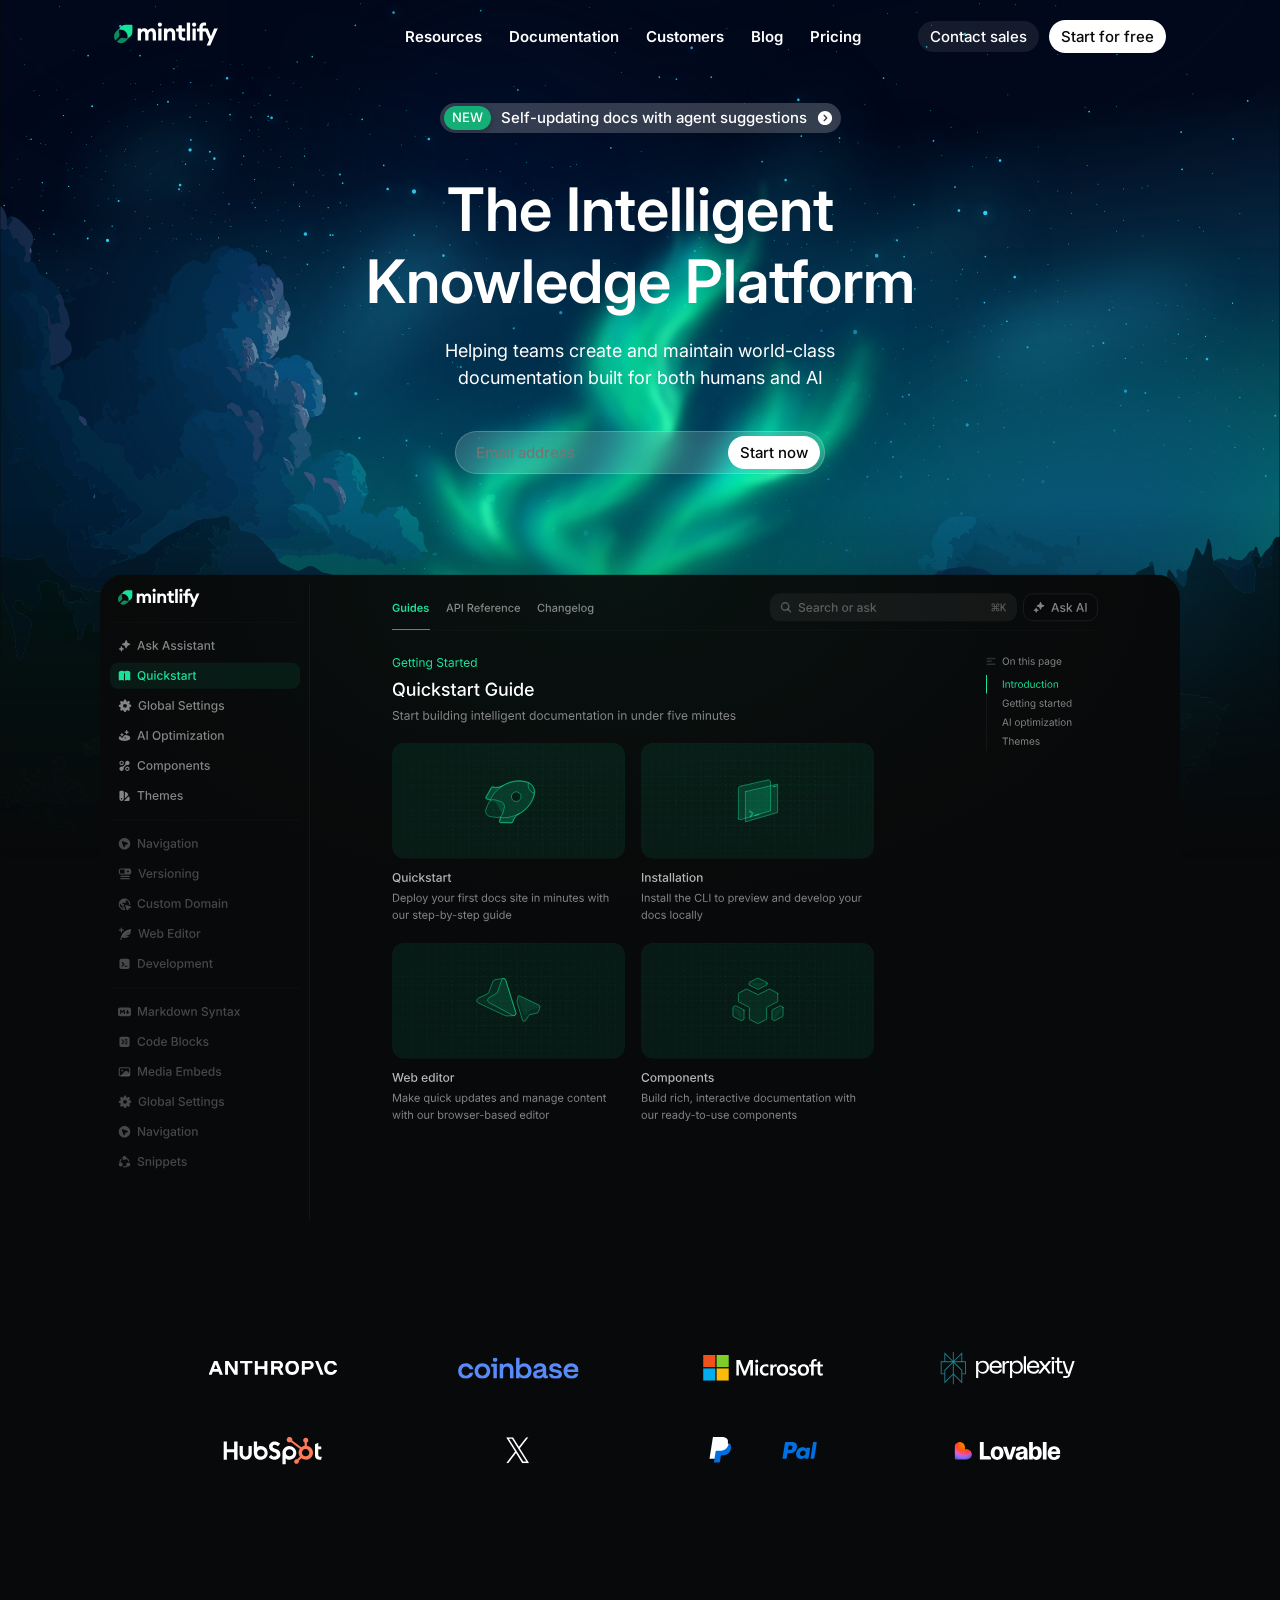
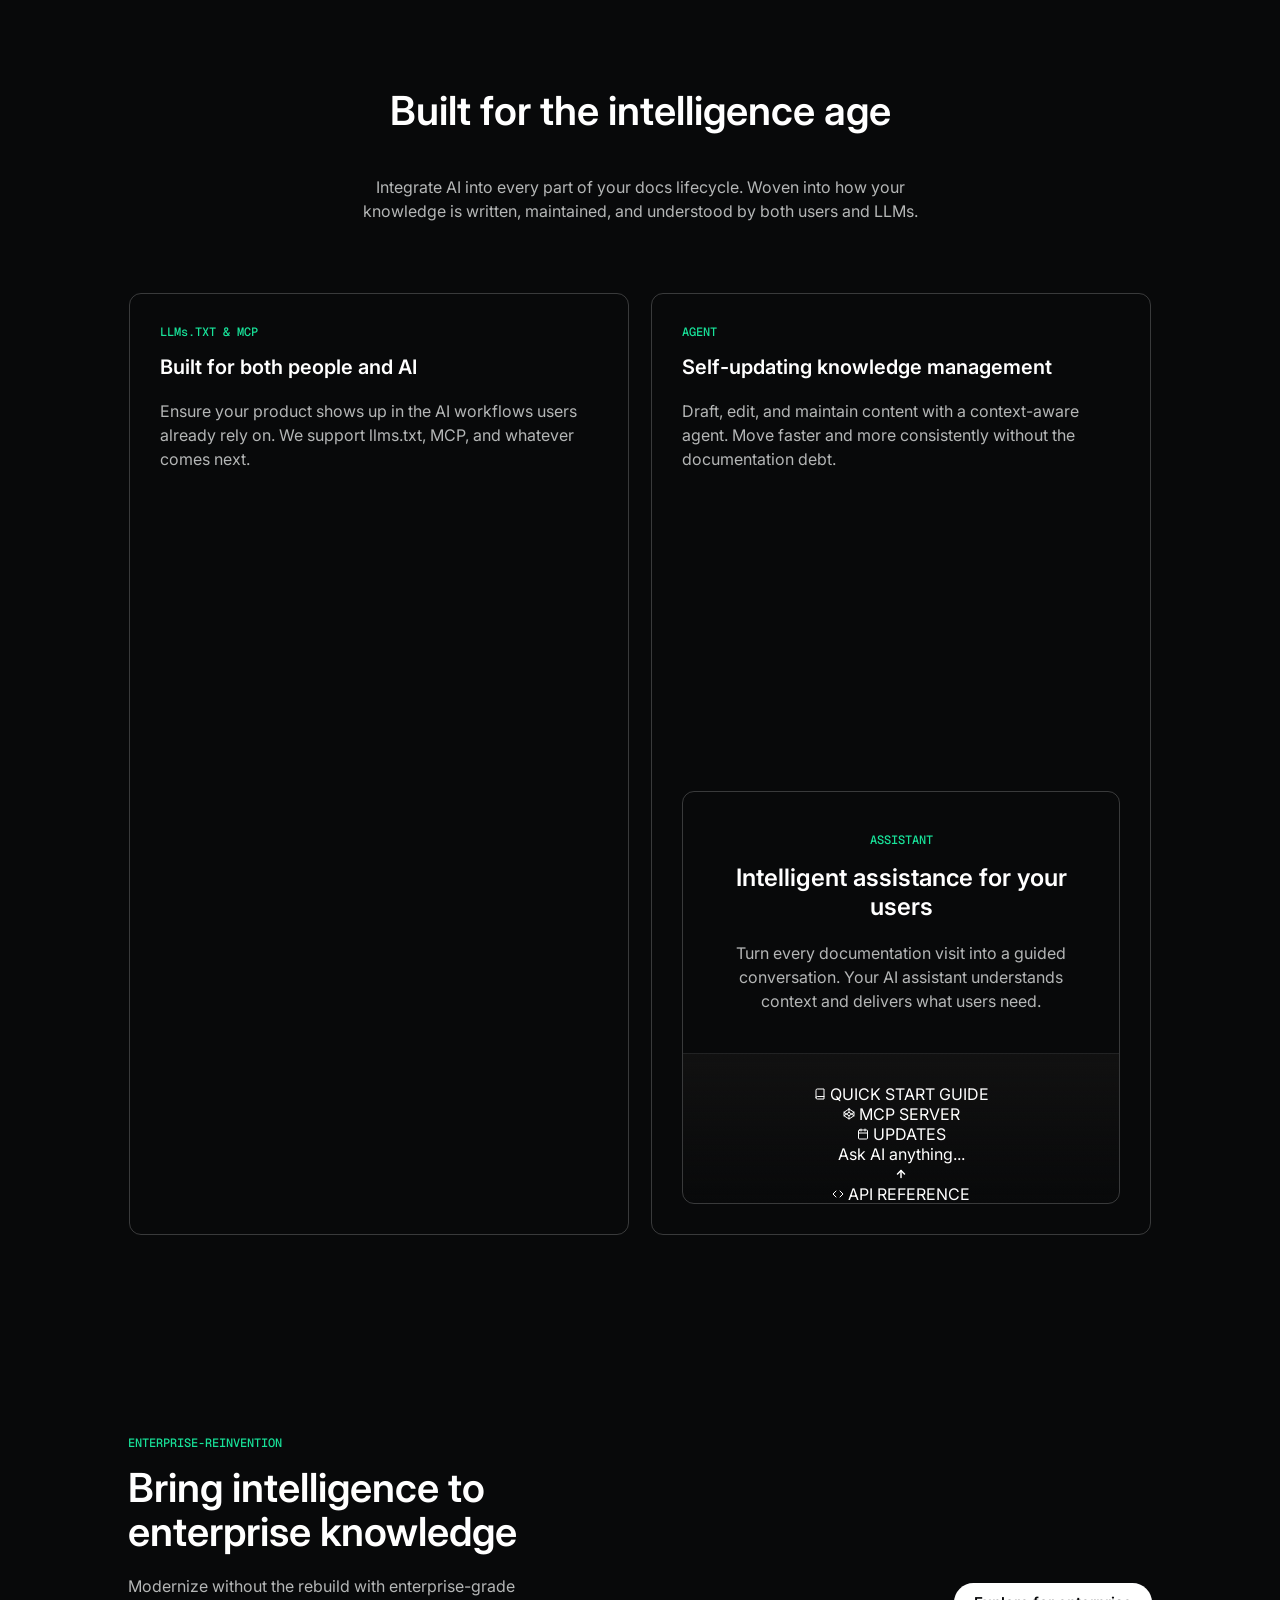
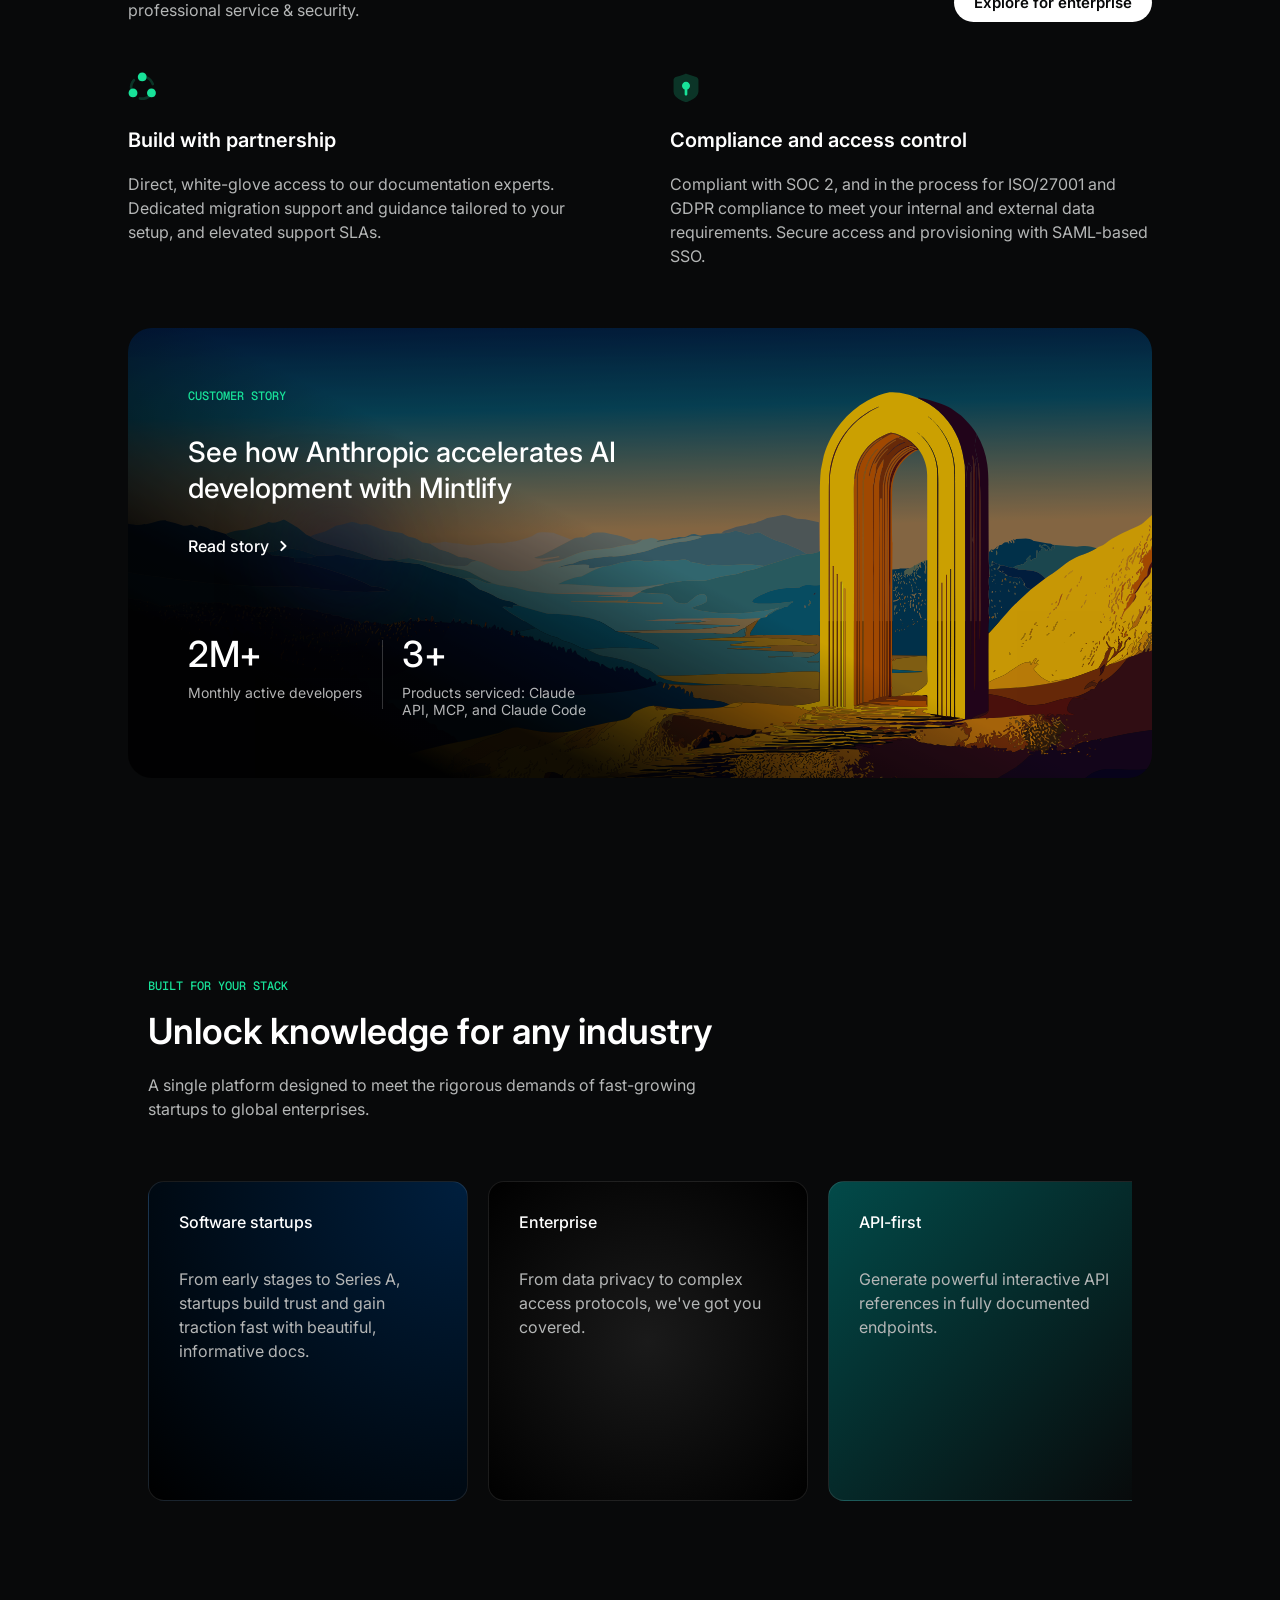
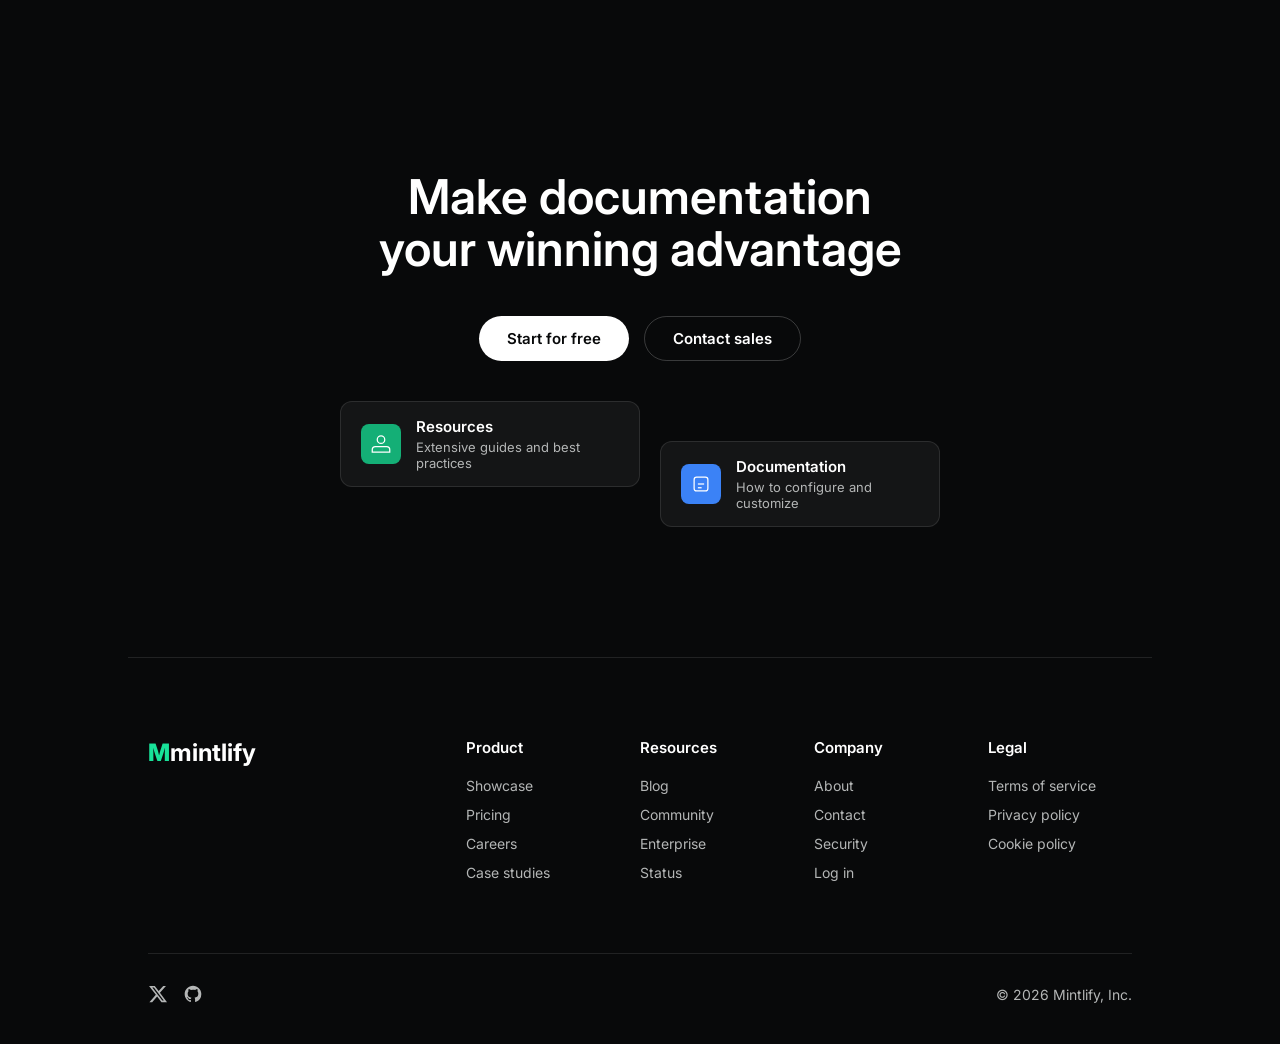
==== index.html @ ffbf7a05 "Add initial CSS styles for the website layout and components" ====
<!doctype html>
<html lang="en">

<head>
    <meta charset="UTF-8" />
    <meta name="viewport" content="width=device-width, initial-scale=1.0" />
    <title>Mintlify - The Intelligent Documentation Platform</title>

    <link rel="icon" href="assets/image.png" />
    <link rel="stylesheet" href="style.css" />

    <style>
        @import url("https://fonts.googleapis.com/css2?family=Inter:ital,opsz,wght@0,14..32,100..900;1,14..32,100..900&display=swap");
        @import url("https://fonts.googleapis.com/css2?family=Geist+Mono:wght@100..900&display=swap");
    </style>
</head>

<body>
    <header>
        <nav>
            <div class="logo">
                <svg width="104" height="24" viewBox="0 0 104 24" fill="none" xmlns="http://www.w3.org/2000/svg"
                    aria-hidden="true">
                    <path
                        d="M18.4725 9.60528V3.91396C18.4725 3.30323 17.977 2.81641 17.3754 2.81641H11.6867C10.7931 2.81641 9.90842 2.99342 9.08564 3.32977C8.26285 3.67497 7.51085 4.17064 6.88271 4.80793L6.83847 4.85219C6.00684 5.69305 5.41408 6.73749 5.11328 7.88815C5.65296 7.74653 6.2103 7.67572 6.76767 7.66687C8.25399 7.64916 9.71378 8.12713 10.8993 9.02111C11.9698 9.81771 12.7837 10.9153 13.2261 12.181C13.6861 13.4644 13.7392 14.8629 13.3942 16.1817C14.5354 15.8808 15.5883 15.2878 16.4288 14.4558L16.473 14.4115C17.1011 13.7831 17.6054 13.0307 17.9504 12.2075C18.2955 11.3844 18.4636 10.4993 18.4636 9.60528H18.4725Z"
                        fill="#18E299"></path>
                    <path
                        d="M4.9434 9.50941C4.95221 7.76347 5.64849 6.08807 6.87361 4.83594L2.14058 9.57113C2.12296 9.58876 2.10532 9.59758 2.08769 9.61522C0.933084 10.7615 0.23681 12.2959 0.122231 13.9183C0.0164654 15.435 0.413078 16.934 1.2592 18.1862C1.33991 18.3056 1.5589 18.3449 1.68229 18.2303L4.58202 15.338C5.48985 14.4298 5.7719 13.0806 5.34002 11.8726C5.06679 11.1231 4.93459 10.3207 4.9434 9.50941Z"
                        fill="#0C8C5E"></path>
                    <path
                        d="M16.4445 14.4121C15.5367 15.3027 14.3997 15.92 13.1658 16.1933C11.923 16.4667 10.6362 16.3873 9.43757 15.9641C9.43757 15.9641 9.42874 15.9641 9.41992 15.9641C8.21243 15.532 6.86394 15.8141 5.95612 16.7136L3.05634 19.6058C2.93295 19.7293 2.95057 19.9321 3.10041 20.0291C4.35197 20.8668 5.85035 21.2724 7.36632 21.1666C8.98806 21.052 10.5128 20.3553 11.6674 19.2002L11.7115 19.1561L16.4445 14.4209V14.4121Z"
                        fill="#0C8C5E"></path>
                    <path
                        d="M96.2355 23.5H92.6842L95.1868 17.8513L90.1816 6.60156H93.7568L96.6734 13.6537C96.7753 13.9002 97.1246 13.8997 97.2259 13.653L100.12 6.60156H103.719L96.2355 23.5Z"
                        fill="var(--color-text-main)"></path>
                    <path
                        d="M85.4483 18.5186V9.46164H83.041V6.60154H85.4483V5.05232C85.4483 3.63816 85.8773 2.5259 86.7353 1.71554C87.5933 0.90518 88.6818 0.5 90.0006 0.5C90.8109 0.5 91.5021 0.587392 92.0742 0.762175V3.64611C91.6928 3.5031 91.2479 3.4316 90.7394 3.4316C90.0244 3.4316 89.508 3.59049 89.1902 3.90828C88.8724 4.21018 88.7135 4.72659 88.7135 5.4575V6.60154H92.0742V9.46164H88.7135V18.5186H85.4483Z"
                        fill="var(--color-text-main)"></path>
                    <path
                        d="M80.1204 4.64714C79.5643 4.64714 79.0797 4.44852 78.6666 4.05129C78.2534 3.63816 78.0469 3.14559 78.0469 2.57357C78.0469 2.00155 78.2534 1.51692 78.6666 1.11969C79.0797 0.706563 79.5643 0.5 80.1204 0.5C80.7084 0.5 81.2009 0.706563 81.5982 1.11969C82.0113 1.51692 82.2178 2.00155 82.2178 2.57357C82.2178 3.14559 82.0113 3.63816 81.5982 4.05129C81.2009 4.44852 80.7084 4.64714 80.1204 4.64714ZM78.4997 18.5186V6.60154H81.765V18.5186H78.4997Z"
                        fill="var(--color-text-main)"></path>
                    <path d="M72.8125 18.5182V0.642578H76.0778V18.5182H72.8125Z" fill="var(--color-text-main)"></path>
                    <path
                        d="M69.1256 18.6621C67.7909 18.6621 66.6945 18.2966 65.8365 17.5657C64.9943 16.8189 64.5733 15.7464 64.5733 14.3481V9.46211H62.166V6.60201H64.5733V3.28906H67.8385V6.60201H71.1992V9.46211H67.8385V13.7046C67.8385 14.4355 67.9974 14.9598 68.3152 15.2776C68.633 15.5795 69.1494 15.7305 69.8644 15.7305C70.3729 15.7305 70.8178 15.659 71.1992 15.516V18.3999C70.6271 18.5747 69.9359 18.6621 69.1256 18.6621Z"
                        fill="var(--color-text-main)"></path>
                    <path
                        d="M49.9434 18.5191V6.60202H53.2086V7.47307C53.2086 7.62037 53.4091 7.6855 53.5066 7.57513C54.2346 6.75161 55.2713 6.33984 56.6169 6.33984C58.047 6.33984 59.1672 6.81653 59.9775 7.76989C60.8038 8.70737 61.2169 9.96263 61.2169 11.5357V18.5191H57.9516V12.0839C57.9516 11.21 57.7689 10.5347 57.4034 10.058C57.038 9.5654 56.5216 9.31911 55.8542 9.31911C55.0598 9.31911 54.4162 9.60512 53.9237 10.1771C53.447 10.7492 53.2086 11.5913 53.2086 12.7036V18.5191H49.9434Z"
                        fill="var(--color-text-main)"></path>
                    <path
                        d="M45.8783 4.64714C45.3221 4.64714 44.8375 4.44852 44.4244 4.05129C44.0113 3.63816 43.8047 3.14559 43.8047 2.57357C43.8047 2.00155 44.0113 1.51692 44.4244 1.11969C44.8375 0.706563 45.3221 0.5 45.8783 0.5C46.4662 0.5 46.9587 0.706563 47.356 1.11969C47.7691 1.51692 47.9757 2.00155 47.9757 2.57357C47.9757 3.14559 47.7691 3.63816 47.356 4.05129C46.9587 4.44852 46.4662 4.64714 45.8783 4.64714ZM44.2575 18.5186V6.60154H47.5228V18.5186H44.2575Z"
                        fill="var(--color-text-main)"></path>
                    <path
                        d="M38.7147 18.5191V12.1554C38.7147 10.2645 38.095 9.31911 36.8557 9.31911C36.1406 9.31911 35.5686 9.58923 35.1396 10.1295C34.7265 10.6697 34.504 11.4721 34.4722 12.5367V18.5191H31.207V12.1554C31.207 10.2645 30.5873 9.31911 29.3479 9.31911C28.617 9.31911 28.037 9.60512 27.608 10.1771C27.179 10.7492 26.9645 11.5913 26.9645 12.7036V18.5191H23.6992V6.60202H26.9645V7.48165C26.9645 7.62818 27.1615 7.69271 27.2578 7.58222C27.9791 6.75397 28.938 6.33984 30.1344 6.33984C31.7067 6.33984 32.8909 6.98895 33.687 8.28717C33.7498 8.38958 33.9044 8.38799 33.9668 8.28535C34.311 7.71964 34.7893 7.26975 35.4018 6.9357C36.1009 6.53846 36.808 6.33984 37.523 6.33984C38.9372 6.33984 40.0335 6.80858 40.8121 7.74606C41.5907 8.68353 41.98 9.97058 41.98 11.6072V18.5191H38.7147Z"
                        fill="var(--color-text-main)"></path>
                </svg>
            </div>
            <div class="nav-links">
                <a href="#">Resources</a>
                <a href="#">Documentation</a>
                <a href="#">Customers</a>
                <a href="#">Blog</a>
                <a href="#">Pricing</a>
            </div>
            <div class="get-started-div">
                <button class="contact-btn">Contact sales</button>
                <button class="start-btn">Start for free</button>
            </div>
        </nav>

        <section class="hero-sec">
            <div class="pill">
                <a href="/blog/autopilot" class="pill-link">
                    <span class="pill-badge">new</span>

                    <p class="pill-text">Self-updating docs with agent suggestions</p>

                    <svg viewBox="0 0 18 18" xmlns="http://www.w3.org/2000/svg" class="pill-icon" aria-hidden="true">
                        <path
                            d="M9 1C4.589 1 1 4.589 1 9C1 13.411 4.589 17 9 17C13.411 17 17 13.411 17 9C17 4.589 13.411 1 9 1ZM11.53 9.53L8.53 12.53C8.384 12.676 8.192 12.75 8 12.75C7.808 12.75 7.616 12.677 7.47 12.53C7.177 12.237 7.177 11.762 7.47 11.469L9.94 8.999L7.47 6.529C7.177 6.236 7.177 5.761 7.47 5.468C7.763 5.175 8.238 5.175 8.531 5.468L11.531 8.468C11.824 8.761 11.824 9.236 11.531 9.529L11.53 9.53Z"
                            fill="currentColor" />
                    </svg>
                </a>
            </div>

            <div class="hero-content">
                <h1>
                    The Intelligent <br />
                    Knowledge Platform
                </h1>
                <p>
                    Helping teams create and maintain world-class documentation built
                    for both humans and AI
                </p>
                <div class="email-input">
                    <input type="email" placeholder="Email address" />
                    <button class="start-btn">Start now</button>
                </div>
            </div>

            <div class="hero-img">
                <img src="/assets/hero-image-dark.svg" alt="hero image" style="border-radius: 25px" />
            </div>
        </section>
    </header>

    <main>
        <section class="companies-sec">
            <div class="companies-content">
                <div>
                    <svg xmlns="http://www.w3.org/2000/svg" width="130" height="20" viewBox="0 0 126 15" fill="none"
                        class="max-md:h-[10px]">
                        <g clip-path="url(#clip0_8659_7026)">
                            <mask id="mask0_8659_7026" style="mask-type: luminance" maskUnits="userSpaceOnUse" x="0"
                                y="0" width="126" height="15">
                                <path d="M125.688 0.163651H0.5625V14.1637H125.688V0.163651Z" fill="white"></path>
                            </mask>
                            <g mask="url(#mask0_8659_7026)">
                                <mask id="mask1_8659_7026" style="mask-type: luminance" maskUnits="userSpaceOnUse" x="0"
                                    y="0" width="126" height="15">
                                    <path d="M0.5625 0.163651H125.688V14.1637H0.5625V0.163651Z" fill="white"></path>
                                </mask>
                                <g mask="url(#mask1_8659_7026)">
                                    <mask id="mask2_8659_7026" style="mask-type: luminance" maskUnits="userSpaceOnUse"
                                        x="0" y="0" width="126" height="15">
                                        <path d="M0.5625 0.163651H125.688V14.1637H0.5625V0.163651Z" fill="white"></path>
                                    </mask>
                                    <g mask="url(#mask2_8659_7026)">
                                        <mask id="mask3_8659_7026" style="mask-type: luminance"
                                            maskUnits="userSpaceOnUse" x="0" y="0" width="126" height="15">
                                            <path d="M0.5625 0.163651H125.688V14.1637H0.5625V0.163651Z" fill="white">
                                            </path>
                                        </mask>
                                        <g mask="url(#mask3_8659_7026)">
                                            <path
                                                d="M25.9509 9.87536L19.8609 0.399979H16.5742V13.9362H19.3776V4.46086L25.4676 13.9362H28.7542V0.399979H25.9509V9.87536Z"
                                                fill="var(--color-text-main)"></path>
                                        </g>
                                        <mask id="mask4_8659_7026" style="mask-type: luminance"
                                            maskUnits="userSpaceOnUse" x="0" y="0" width="126" height="15">
                                            <path d="M0.5625 0.163651H125.688V14.1637H0.5625V0.163651Z" fill="white">
                                            </path>
                                        </mask>
                                        <g mask="url(#mask4_8659_7026)">
                                            <path
                                                d="M31.0742 3.01054H35.6179V13.9362H38.5181V3.01054H43.0617V0.399979H31.0742V3.01054Z"
                                                fill="var(--color-text-main)"></path>
                                        </g>
                                        <mask id="mask5_8659_7026" style="mask-type: luminance"
                                            maskUnits="userSpaceOnUse" x="0" y="0" width="126" height="15">
                                            <path d="M0.5625 0.163651H125.688V14.1637H0.5625V0.163651Z" fill="white">
                                            </path>
                                        </mask>
                                        <g mask="url(#mask5_8659_7026)">
                                            <path
                                                d="M54.6687 5.79506H48.2887V0.3999H45.3887V13.9362H48.2887V8.40563H54.6687V13.9362H57.5687V0.3999H54.6687V5.79506Z"
                                                fill="var(--color-text-main)"></path>
                                        </g>
                                        <mask id="mask6_8659_7026" style="mask-type: luminance"
                                            maskUnits="userSpaceOnUse" x="0" y="0" width="126" height="15">
                                            <path d="M0.5625 0.163651H125.688V14.1637H0.5625V0.163651Z" fill="white">
                                            </path>
                                        </mask>
                                        <g mask="url(#mask6_8659_7026)">
                                            <path
                                                d="M64.0492 3.01054H67.6268C69.0579 3.01054 69.8121 3.53265 69.8121 4.51887C69.8121 5.50508 69.0579 6.02719 67.6268 6.02719H64.0492V3.01054ZM72.7128 4.51887C72.7128 1.96631 70.837 0.399979 67.7622 0.399979H61.1484V13.9362H64.0492V8.63775H67.2785L70.1795 13.9362H73.3897L70.1776 8.23419C71.7898 7.61441 72.7128 6.30932 72.7128 4.51887Z"
                                                fill="var(--color-text-main)"></path>
                                        </g>
                                        <mask id="mask7_8659_7026" style="mask-type: luminance"
                                            maskUnits="userSpaceOnUse" x="0" y="0" width="126" height="15">
                                            <path d="M0.5625 0.163651H125.688V14.1637H0.5625V0.163651Z" fill="white">
                                            </path>
                                        </mask>
                                        <g mask="url(#mask7_8659_7026)">
                                            <path
                                                d="M81.599 11.4565C79.3179 11.4565 77.9261 9.83216 77.9261 7.18298C77.9261 4.49514 79.3179 2.87084 81.599 2.87084C83.8608 2.87084 85.2333 4.49514 85.2333 7.18298C85.2333 9.83216 83.8608 11.4565 81.599 11.4565ZM81.599 0.163651C77.6941 0.163651 74.9297 3.06421 74.9297 7.18298C74.9297 11.2631 77.6941 14.1637 81.599 14.1637C85.4846 14.1637 88.2297 11.2631 88.2297 7.18298C88.2297 3.06421 85.4846 0.163651 81.599 0.163651Z"
                                                fill="var(--color-text-main)"></path>
                                        </g>
                                        <mask id="mask8_8659_7026" style="mask-type: luminance"
                                            maskUnits="userSpaceOnUse" x="0" y="0" width="126" height="15">
                                            <path d="M0.5625 0.163651H125.688V14.1637H0.5625V0.163651Z" fill="white">
                                            </path>
                                        </mask>
                                        <g mask="url(#mask8_8659_7026)">
                                            <path
                                                d="M97.4213 6.41387H93.8427V3.01047H97.4213C98.8527 3.01047 99.6071 3.59059 99.6071 4.71217C99.6071 5.83374 98.8527 6.41387 97.4213 6.41387ZM97.5567 0.3999H90.9412V13.9362H93.8427V9.02442H97.5567C100.632 9.02442 102.509 7.40008 102.509 4.71217C102.509 2.02425 100.632 0.3999 97.5567 0.3999Z"
                                                fill="var(--color-text-main)"></path>
                                        </g>
                                        <mask id="mask9_8659_7026" style="mask-type: luminance"
                                            maskUnits="userSpaceOnUse" x="0" y="0" width="126" height="15">
                                            <path d="M0.5625 0.163651H125.688V14.1637H0.5625V0.163651Z" fill="white">
                                            </path>
                                        </mask>
                                        <g mask="url(#mask9_8659_7026)">
                                            <path
                                                d="M122.148 9.38741C121.645 10.7023 120.64 11.4565 119.267 11.4565C116.986 11.4565 115.594 9.83216 115.594 7.18298C115.594 4.49514 116.986 2.87084 119.267 2.87084C120.64 2.87084 121.645 3.62497 122.148 4.93989H125.222C124.468 2.03935 122.206 0.163651 119.267 0.163651C115.362 0.163651 112.597 3.06421 112.597 7.18298C112.597 11.2631 115.362 14.1637 119.267 14.1637C122.225 14.1637 124.487 12.2686 125.241 9.38741H122.148Z"
                                                fill="var(--color-text-main)"></path>
                                        </g>
                                        <mask id="mask10_8659_7026" style="mask-type: luminance"
                                            maskUnits="userSpaceOnUse" x="0" y="0" width="126" height="15">
                                            <path d="M0.5625 0.163651H125.688V14.1637H0.5625V0.163651Z" fill="white">
                                            </path>
                                        </mask>
                                        <g mask="url(#mask10_8659_7026)">
                                            <path d="M103.664 0.399979L109.061 13.9362H112.02L106.624 0.399979H103.664Z"
                                                fill="var(--color-text-main)"></path>
                                        </g>
                                        <mask id="mask11_8659_7026" style="mask-type: luminance"
                                            maskUnits="userSpaceOnUse" x="0" y="0" width="126" height="15">
                                            <path d="M0.5625 0.163651H125.688V14.1637H0.5625V0.163651Z" fill="white">
                                            </path>
                                        </mask>
                                        <g mask="url(#mask11_8659_7026)">
                                            <path
                                                d="M5.65903 8.57966L7.50563 3.82263L9.35223 8.57966H5.65903ZM5.95841 0.3999L0.5625 13.9362H3.57957L4.68312 11.0935H10.3283L11.4317 13.9362H14.4488L9.05284 0.3999H5.95841Z"
                                                fill="var(--color-text-main)"></path>
                                        </g>
                                    </g>
                                </g>
                            </g>
                        </g>
                        <defs>
                            <clipPath id="clip0_8659_7026">
                                <rect width="125.125" height="14" fill="white" transform="translate(0.5625 0.163651)">
                                </rect>
                            </clipPath>
                        </defs>
                    </svg>
                </div>

                <div>
                    <svg xmlns="http://www.w3.org/2000/svg" width="122" height="25" viewBox="0 0 102 19" fill="#578BFA"
                        class="max-md:h-[14px]">
                        <g clip-path="url(#clip0_8659_7106)">
                            <mask id="mask0_8659_7106" style="mask-type: luminance" maskUnits="userSpaceOnUse" x="0"
                                y="0" width="102" height="19">
                                <path d="M101.655 0.163651H0.890625V18.1637H101.655V0.163651Z" fill="white"></path>
                            </mask>
                            <g mask="url(#mask0_8659_7106)">
                                <path class="fill-[#0052FF] dark:fill-[#578BFA]"
                                    d="M21.2276 5.18891C17.5671 5.18891 14.7069 7.96772 14.7069 11.6877C14.7069 15.4077 17.4948 18.1627 21.2276 18.1627C24.9605 18.1627 27.7969 15.3602 27.7969 11.6639C27.7969 7.99149 25.0089 5.18891 21.2276 5.18891ZM21.2523 15.4818C19.1678 15.4818 17.6402 13.8628 17.6402 11.6886C17.6402 9.48973 19.1431 7.87167 21.2276 7.87167C23.3369 7.87167 24.8635 9.51443 24.8635 11.6886C24.8635 13.8628 23.3369 15.4818 21.2523 15.4818ZM28.5963 8.01618H30.4146V17.9222H33.3232V5.43039H28.5963V8.01618ZM7.38668 7.87074C8.91421 7.87074 10.1261 8.81288 10.5862 10.2141H13.6651C13.1071 7.21858 10.6347 5.18891 7.41138 5.18891C3.75083 5.18891 0.890625 7.96772 0.890625 11.6886C0.890625 15.4095 3.67857 18.1637 7.41138 18.1637C10.5624 18.1637 13.0833 16.134 13.6413 13.1137H10.5862C10.1499 14.515 8.93797 15.4818 7.41048 15.4818C5.30122 15.4818 3.82308 13.8628 3.82308 11.6886C3.82401 9.48973 5.27835 7.87074 7.38668 7.87074ZM83.863 10.4803L81.73 10.1666C80.7122 10.0221 79.9849 9.68365 79.9849 8.88606C79.9849 8.01618 80.9307 7.5817 82.2149 7.5817C83.6209 7.5817 84.5181 8.18541 84.7118 9.176H87.5238C87.2082 6.66337 85.269 5.18981 82.288 5.18981C79.2092 5.18981 77.1732 6.76034 77.1732 8.983C77.1732 11.1087 78.5066 12.3417 81.1968 12.7277L83.3298 13.0414C84.3727 13.1859 84.9543 13.5976 84.9543 14.3705C84.9543 15.3611 83.9364 15.7718 82.5305 15.7718C80.8089 15.7718 79.8395 15.0711 79.6941 14.0083H76.8337C77.1009 16.4486 79.0154 18.1637 82.5057 18.1637C85.6816 18.1637 87.7898 16.7139 87.7898 14.225C87.7898 12.0024 86.2632 10.8425 83.863 10.4803ZM31.8689 0.284388C30.8024 0.284388 30.0023 1.05729 30.0023 2.12015C30.0023 3.18301 30.8016 3.95591 31.8689 3.95591C32.9354 3.95591 33.7358 3.18301 33.7358 2.12015C33.7358 1.05729 32.9354 0.284388 31.8689 0.284388ZM74.5553 9.70742C74.5553 7.00179 72.9072 5.18981 69.4166 5.18981C66.1201 5.18981 64.2779 6.85729 63.914 9.41838H66.7988C66.9442 8.42779 67.7198 7.6064 69.3682 7.6064C70.8473 7.6064 71.5744 8.25856 71.5744 9.05618C71.5744 10.0953 70.2407 10.3605 68.5926 10.5297C66.3625 10.7712 63.5993 11.5441 63.5993 14.4436C63.5993 16.691 65.2721 18.1399 67.9387 18.1399C70.023 18.1399 71.3319 17.27 71.987 15.8925C72.084 17.1246 73.0051 17.9222 74.2901 17.9222H75.9869V15.3373H74.5562V9.70742H74.5553ZM71.695 12.8484C71.695 14.5159 70.2407 15.748 68.4708 15.748C67.3798 15.748 66.4587 15.2888 66.4587 14.3229C66.4587 13.0908 67.9375 12.7524 69.2951 12.6079C70.6041 12.4872 71.3311 12.1972 71.695 11.6411V12.8484ZM56.2544 5.18891C54.6299 5.18891 53.2726 5.86577 52.3031 7.00089V0.163651H49.3944V17.9222H52.2545V16.2794C53.2239 17.463 54.6063 18.1637 56.2544 18.1637C59.7447 18.1637 62.3873 15.4095 62.3873 11.6886C62.3873 7.96772 59.6963 5.18891 56.2544 5.18891ZM55.8182 15.4818C53.7336 15.4818 52.2061 13.8628 52.2061 11.6886C52.2061 9.51443 53.7575 7.87167 55.8418 7.87167C57.9512 7.87167 59.4292 9.49066 59.4292 11.6886C59.4292 13.8628 57.9025 15.4818 55.8182 15.4818ZM42.4372 5.18891C40.5466 5.18891 39.3099 5.96182 38.5829 7.04935V5.43039H35.6978V17.9213H38.6065V11.1325C38.6065 9.22356 39.8184 7.87074 41.6122 7.87074C43.2851 7.87074 44.3269 9.05436 44.3269 10.7703V17.9222H47.2356V10.5535C47.2367 7.41158 45.613 5.18891 42.4372 5.18891ZM101.655 11.2779C101.655 7.70244 99.0376 5.18981 95.5225 5.18981C91.7898 5.18981 89.0504 7.99241 89.0504 11.6886C89.0504 15.5788 91.9836 18.1637 95.5712 18.1637C98.6014 18.1637 100.977 16.3755 101.582 13.839H98.5519C98.1157 14.9504 97.0492 15.5788 95.6187 15.5788C93.7518 15.5788 92.3458 14.4189 92.0311 12.3893H101.655V11.2779H101.655ZM92.2012 10.3111C92.6625 8.57139 93.9712 7.72624 95.4742 7.72624C97.1223 7.72624 98.3828 8.66834 98.6737 10.3111H92.2012Z">
                                </path>
                            </g>
                        </g>
                        <defs>
                            <clipPath id="clip0_8659_7106">
                                <rect width="100.969" height="18" fill="white" transform="translate(0.890625 0.163651)">
                                </rect>
                            </clipPath>
                        </defs>
                    </svg>
                </div>

                <div>
                    <svg width="120" height="26" viewBox="0 0 138 30" fill="none" xmlns="http://www.w3.org/2000/svg"
                        class="max-md:h-[18px]">
                        <path
                            d="M138 13.328V10.901H134.986V7.12808L134.885 7.15932L132.054 8.02543L131.998 8.04238V10.9012H127.53V9.30858C127.53 8.56702 127.696 7.99953 128.023 7.62107C128.347 7.24715 128.811 7.05706 129.403 7.05706C129.829 7.05706 130.27 7.15731 130.713 7.35502L130.824 7.40468V4.84878L130.772 4.82956C130.358 4.68085 129.796 4.60596 129.098 4.60596C128.219 4.60596 127.42 4.79726 126.724 5.17638C126.027 5.55604 125.479 6.09803 125.095 6.78713C124.712 7.47543 124.518 8.27039 124.518 9.15013V10.901H122.419V13.328H124.518V23.5522H127.53V13.328H131.998V19.8253C131.998 22.5012 133.26 23.8573 135.75 23.8573C136.159 23.8573 136.589 23.8093 137.029 23.7155C137.476 23.6191 137.781 23.5229 137.96 23.4201L138 23.3966V20.9472L137.877 21.0282C137.714 21.1372 137.51 21.2262 137.272 21.2924C137.032 21.3598 136.832 21.3936 136.677 21.3936C136.093 21.3936 135.662 21.2365 135.394 20.9264C135.124 20.6135 134.986 20.0663 134.986 19.3008V13.328H138ZM115.691 21.394C114.598 21.394 113.736 21.0314 113.128 20.3172C112.517 19.5994 112.207 18.5761 112.207 17.2758C112.207 15.9343 112.517 14.8844 113.129 14.1539C113.737 13.4282 114.59 13.0599 115.667 13.0599C116.711 13.0599 117.543 13.4117 118.139 14.106C118.737 14.8039 119.041 15.8454 119.041 17.2025C119.041 18.5763 118.755 19.6316 118.192 20.3375C117.633 21.0381 116.791 21.394 115.691 21.394ZM115.825 10.5963C113.739 10.5963 112.082 11.2075 110.901 12.4131C109.72 13.6189 109.122 15.2874 109.122 17.3729C109.122 19.3537 109.706 20.9469 110.859 22.1077C112.011 23.2688 113.58 23.857 115.52 23.857C117.542 23.857 119.166 23.2372 120.347 22.0149C121.528 20.794 122.126 19.1412 122.126 17.1044C122.126 15.0927 121.565 13.4875 120.457 12.3345C119.349 11.181 117.791 10.5963 115.825 10.5963ZM104.264 10.5963C102.845 10.5963 101.672 10.9592 100.775 11.6749C99.8727 12.3949 99.4151 13.3391 99.4151 14.4816C99.4151 15.0756 99.5138 15.6031 99.7082 16.0506C99.9038 16.4996 100.206 16.8948 100.609 17.2266C101.008 17.5556 101.623 17.9003 102.44 18.251C103.126 18.5334 103.638 18.7722 103.963 18.9604C104.28 19.1449 104.506 19.3303 104.633 19.5109C104.757 19.6877 104.82 19.9296 104.82 20.2281C104.82 21.078 104.183 21.4916 102.873 21.4916C102.388 21.4916 101.833 21.3901 101.226 21.1902C100.624 20.9932 100.055 20.7048 99.5399 20.335L99.4148 20.2453V23.1457L99.4607 23.1671C99.887 23.3639 100.424 23.5298 101.058 23.6604C101.69 23.791 102.265 23.8575 102.764 23.8575C104.303 23.8575 105.543 23.4928 106.448 22.7729C107.359 22.048 107.82 21.0815 107.82 19.8994C107.82 19.0466 107.572 18.3154 107.082 17.7256C106.596 17.1406 105.752 16.6035 104.575 16.1288C103.637 15.7524 103.036 15.4399 102.788 15.2C102.549 14.9682 102.428 14.6405 102.428 14.2255C102.428 13.8576 102.577 13.5628 102.885 13.3241C103.195 13.0842 103.626 12.9622 104.167 12.9622C104.669 12.9622 105.182 13.0415 105.693 13.1969C106.203 13.3523 106.652 13.5604 107.026 13.815L107.149 13.8991V11.1477L107.102 11.1275C106.756 10.9794 106.301 10.8527 105.748 10.7499C105.198 10.6478 104.699 10.5963 104.264 10.5963ZM91.5614 21.394C90.4682 21.394 89.6058 21.0314 88.9984 20.3172C88.387 19.5994 88.0779 18.5763 88.0779 17.2758C88.0779 15.9343 88.3874 14.8844 88.9991 14.1539C89.6065 13.4282 90.4602 13.0599 91.5373 13.0599C92.5814 13.0599 93.413 13.4117 94.0088 14.106C94.6075 14.8039 94.9112 15.8454 94.9112 17.2025C94.9112 18.5763 94.6254 19.6316 94.062 20.3375C93.5026 21.0381 92.6617 21.394 91.5614 21.394ZM91.6957 10.5963C89.6091 10.5963 87.952 11.2075 86.7712 12.4131C85.5906 13.6189 84.9916 15.2874 84.9916 17.3729C84.9916 19.3545 85.5763 20.9469 86.7289 22.1077C87.8815 23.2688 89.4499 23.857 91.3905 23.857C93.4125 23.857 95.0368 23.2372 96.2177 22.0149C97.3982 20.794 97.9967 19.1412 97.9967 17.1044C97.9967 15.0927 97.4352 13.4875 96.3273 12.3345C95.2189 11.181 93.6605 10.5963 91.6957 10.5963ZM80.4186 13.092V10.901H77.4427V23.552H80.4186V17.0805C80.4186 15.9801 80.6681 15.0761 81.1604 14.3933C81.6465 13.7186 82.2942 13.3767 83.085 13.3767C83.3531 13.3767 83.654 13.4209 83.9798 13.5083C84.3024 13.5952 84.536 13.6896 84.6737 13.7889L84.7988 13.8796V10.8794L84.7506 10.8587C84.4735 10.741 84.0814 10.6816 83.5854 10.6816C82.8375 10.6816 82.1683 10.9219 81.5951 11.395C81.0919 11.8108 80.7283 12.381 80.4502 13.092H80.4186ZM72.1135 10.5963C70.7482 10.5963 69.5305 10.889 68.4947 11.4661C67.4568 12.0446 66.6541 12.8704 66.1079 13.9204C65.5642 14.968 65.2881 16.1916 65.2881 17.5562C65.2881 18.7515 65.5558 19.8484 66.0848 20.8152C66.6141 21.7836 67.3633 22.5411 68.3117 23.0666C69.2587 23.5913 70.3532 23.8574 71.5651 23.8574C72.9793 23.8574 74.1868 23.5747 75.1549 23.017L75.194 22.9946V20.2683L75.0689 20.3596C74.6304 20.679 74.1403 20.934 73.613 21.1177C73.0871 21.3012 72.6075 21.394 72.187 21.394C71.0193 21.394 70.0819 21.0286 69.4015 20.3083C68.7196 19.587 68.3739 18.5742 68.3739 17.2997C68.3739 16.0172 68.7344 14.9784 69.445 14.2119C70.1535 13.4476 71.0926 13.0599 72.2362 13.0599C73.2143 13.0599 74.1674 13.3911 75.0692 14.0453L75.194 14.1359V11.2632L75.1537 11.2405C74.8143 11.0506 74.3515 10.8937 73.7769 10.7748C73.2048 10.6561 72.6452 10.5963 72.1135 10.5963ZM63.2386 10.9012H60.2627V23.552H63.2386V10.9012ZM61.7811 5.51185C61.2913 5.51185 60.8641 5.67859 60.5132 6.00899C60.1607 6.34032 59.982 6.7575 59.982 7.24982C59.982 7.73441 60.1586 8.14397 60.5077 8.4665C60.8545 8.78809 61.283 8.95108 61.7812 8.95108C62.2793 8.95108 62.7094 8.78809 63.0604 8.46703C63.4136 8.14397 63.5928 7.73454 63.5928 7.24982C63.5928 6.77472 63.4184 6.36182 63.0749 6.02234C62.7317 5.68353 62.2963 5.51185 61.7811 5.51185ZM54.3561 9.96778V23.552H57.3931V5.89912H53.1898L47.847 19.0111L42.6622 5.89912H38.2877V23.5518H41.1417V9.96645H41.2397L46.7147 23.552H48.8685L54.2581 9.96778H54.3561Z"
                            fill="var(--color-text-main)"></path>
                        <path d="M13.9993 13.9993H0V0H13.9993V13.9993Z" fill="#F1511B"></path>
                        <path d="M29.4562 13.9993H15.4572V0H29.4562V13.9993Z" fill="#80CC28"></path>
                        <path d="M13.9989 29.4616H0V15.4624H13.9989V29.4616Z" fill="#00ADEF"></path>
                        <path d="M29.4562 29.4616H15.4572V15.4624H29.4562V29.4616Z" fill="#FBBC09"></path>
                    </svg>
                </div>

                <div>
                    <svg xmlns="http://www.w3.org/2000/svg" width="135" height="35" viewBox="0 0 126 31" fill="none"
                        class="max-md:h-[23px]">
                        <path fill-rule="evenodd" clip-rule="evenodd"
                            d="M11.9921 8.22386V0.163651H12.8255V8.26036L20.7562 0.322051V8.83036H24.1513V20.972H20.7562V29.5278L12.8255 21.5894V30.1636H11.9921V21.626L4.09706 29.5278V20.972H0.701172V8.83036H4.09619V0.322201L11.9921 8.22386ZM11.42 8.83036L4.92956 2.3351V8.83036H11.42ZM4.09619 9.66362H1.53455V20.1386H4.09631L4.09706 16.9945L11.4201 9.66537H4.09619V9.66362ZM11.9921 10.2719L4.93044 17.3395V27.5146L11.9921 20.447V10.2719ZM12.8437 10.2536V20.4288L19.923 27.5146L19.9229 17.3395L12.8437 10.2536ZM20.7562 20.1386V16.9945L13.434 9.66537H20.7562V9.66362H23.318V20.1386H20.7562ZM19.923 8.83036V2.33525L13.434 8.83036H19.923Z"
                            fill="#20808D"></path>
                        <path
                            d="M46.9163 11.0176C47.4105 10.0933 48.1013 9.38169 48.9922 8.88082C49.8813 8.38169 50.9247 8.13169 52.1214 8.13169C53.3181 8.13169 54.3089 8.37757 55.138 8.87007C55.968 9.36257 56.5889 10.0151 56.9997 10.8276C57.4105 11.6408 57.6164 12.5317 57.6164 13.5001V14.8417H48.3072C48.3822 16.0051 48.7747 16.9301 49.4847 17.6158C50.1947 18.3026 51.148 18.6451 52.3455 18.6451C53.3172 18.6451 54.0622 18.4476 54.5772 18.0526C55.0939 17.6576 55.4706 17.1101 55.7106 16.4083H57.8423C57.558 17.4967 56.9789 18.4408 56.1039 19.2383C55.2297 20.0367 53.9764 20.4351 52.3464 20.4351C51.1197 20.4351 50.0388 20.1851 49.1038 19.6858C48.1697 19.1867 47.4472 18.4742 46.9388 17.5492C46.4306 16.6242 46.1763 15.5358 46.1763 14.2826C46.1763 13.0292 46.4222 11.9426 46.9163 11.0176ZM55.3739 13.1642C55.3739 12.1501 55.1122 11.3567 54.5889 10.7817C54.0655 10.2076 53.243 9.92082 52.1205 9.92082C51.0738 9.92082 50.2172 10.2001 49.5522 10.7592C48.8863 11.3183 48.4788 12.1208 48.3297 13.1642H55.3739ZM60.413 8.46669V10.3233C60.413 10.4283 60.4656 10.4801 60.5706 10.4801C60.6306 10.4801 60.6748 10.4651 60.7056 10.4351C60.7364 10.4051 60.7655 10.3458 60.7948 10.2567C61.183 9.03419 62.148 8.42257 63.6889 8.42257H64.6757V10.4351H63.3964C62.3939 10.4351 61.6464 10.6733 61.1523 11.1508C60.6581 11.6283 60.4114 12.4108 60.4114 13.5001V20.0992H58.3923V8.46582L60.413 8.46669ZM76.5314 17.6492C76.0007 18.5808 75.3123 19.2783 74.4673 19.7401C73.6223 20.2017 72.7131 20.4333 71.7414 20.4333C69.8273 20.4333 68.4805 19.6733 67.703 18.1517C67.643 18.0333 67.568 17.9733 67.4789 17.9733C67.3898 17.9733 67.3439 18.0183 67.3439 18.1076V24.3483H65.3248V8.46757H67.3439V10.4583C67.3439 10.5476 67.3889 10.5926 67.4789 10.5926C67.5689 10.5926 67.643 10.5326 67.703 10.4142C68.4805 8.89257 69.8273 8.13257 71.7414 8.13257C72.7131 8.13257 73.6223 8.36419 74.4673 8.82582C75.3123 9.28757 75.9998 9.98507 76.5314 10.9176C77.0623 11.8492 77.3281 12.9726 77.3281 14.2833C77.3281 15.5942 77.0623 16.7167 76.5314 17.6492ZM74.1981 11.0726C73.4573 10.3042 72.4814 9.92007 71.2706 9.92007C70.0598 9.92007 69.083 10.3042 68.343 11.0726C67.6023 11.8408 67.3305 12.9108 67.3305 14.2826C67.3305 15.6542 67.6023 16.7251 68.343 17.4926C69.0839 18.2608 70.0598 18.6451 71.2706 18.6451C72.4814 18.6451 73.4581 18.2617 74.1981 17.4926C74.9389 16.7242 75.3089 15.6542 75.3089 14.2826C75.3089 12.9108 74.9389 11.8408 74.1981 11.0726ZM80.2581 3.99256V20.0983H78.239V3.99419H80.2581V3.99256ZM81.9206 11.0167C82.414 10.0926 83.1056 9.38082 83.9965 8.88007C84.8856 8.38082 85.929 8.13082 87.1249 8.13082C88.3206 8.13082 89.3133 8.37669 90.1424 8.86919C90.9724 9.36169 91.5933 10.0142 92.004 10.8267C92.4158 11.6401 92.6208 12.5308 92.6208 13.4992V14.8408H83.3115C83.3865 16.0042 83.779 16.9292 84.489 17.6151C85.199 18.3017 86.1524 18.6442 87.3499 18.6442C88.3215 18.6442 89.0656 18.4467 89.5815 18.0517C90.0981 17.6567 90.4749 17.1092 90.7149 16.4076H92.8465C92.5624 17.4958 91.9824 18.4401 91.1081 19.2376C90.234 20.0358 88.9806 20.4342 87.3506 20.4342C86.124 20.4342 85.0431 20.1842 84.1081 19.6851C83.174 19.1858 82.4515 18.4733 81.9431 17.5483C81.4348 16.6233 81.1807 15.5351 81.1807 14.2817C81.1807 13.0283 81.4265 11.9417 81.9206 11.0167ZM90.3781 13.1633C90.3781 12.1492 90.1165 11.3558 89.5931 10.7808C89.0699 10.2067 88.2474 9.92007 87.1249 9.92007C86.079 9.92007 85.2215 10.1992 84.5565 10.7583C83.8906 11.3176 83.484 12.1201 83.334 13.1633H90.3781ZM91.7224 19.6508L96.3432 13.9458L92.5524 8.91332V8.46582H94.7733L97.9374 12.8051L101.347 8.46582H103.612V8.93582L99.2607 14.2826L103.277 19.6508V20.0983H101.101L97.6682 15.4233L93.9899 20.0983H91.724V19.6508H91.7224ZM106.544 4.68006V7.19757H104.186V4.68006H106.544ZM106.422 20.0992H104.402V8.46669H106.422V20.0992ZM107.058 8.46669H109.255V5.33506H111.275V8.46669H113.586L114.154 10.1717H111.275V15.7367C111.275 16.4967 111.256 17.0601 111.218 17.4258C111.181 17.7917 111.162 18.0117 111.162 18.0858C111.162 18.1908 111.192 18.2726 111.252 18.3317C111.312 18.3917 111.393 18.4208 111.499 18.4208C111.573 18.4208 111.794 18.4026 112.161 18.3651C112.527 18.3276 113.092 18.3092 113.855 18.3092H114.64V20.0983H113.07C111.783 20.0983 110.826 19.7858 110.198 19.1583C109.571 18.5317 109.256 17.5783 109.256 16.2951V10.1708H107.06V8.46582L107.058 8.46669ZM114.195 8.46669H116.253L119.595 18.2258C119.641 18.3458 119.713 18.5033 119.942 18.5033C120.17 18.5033 120.241 18.3451 120.286 18.2258L123.629 8.46669H125.549V8.91419L121.368 21.4633C121.008 22.5376 120.504 23.2867 119.854 23.7117C119.203 24.1367 118.448 24.3492 117.19 24.3492H115.036V22.5601H116.675C117.198 22.5601 117.624 22.5783 117.953 22.6158C118.281 22.6533 118.491 22.6717 118.581 22.6717C118.835 22.6717 119.008 22.5601 119.098 22.3367L119.726 20.6367C119.801 20.4583 119.808 20.3242 119.749 20.2333C119.719 20.1733 119.683 20.1358 119.638 20.1217C119.593 20.1067 119.525 20.0992 119.435 20.0992H118.068L114.196 8.46757L114.195 8.46669ZM44.8931 17.6683C44.3622 18.6001 43.6738 19.2976 42.8288 19.7592C41.9838 20.2208 41.0747 20.4526 40.1031 20.4526C38.1888 20.4526 36.8422 19.6926 36.0647 18.1708C36.0047 18.0526 35.9297 17.9926 35.8404 17.9926C35.7513 17.9926 35.7055 18.0376 35.7055 18.1267V24.3676H33.6863V8.48669H35.7055V10.4776C35.7055 10.5667 35.7504 10.6117 35.8404 10.6117C35.9304 10.6117 36.0047 10.5517 36.0647 10.4333C36.8413 8.91169 38.1888 8.15169 40.1031 8.15169C41.0747 8.15169 41.9838 8.38332 42.8288 8.84507C43.6738 9.30669 44.3613 10.0042 44.8931 10.9358C45.4238 11.8676 45.6897 12.9908 45.6897 14.3026C45.6897 15.6142 45.4238 16.7367 44.8931 17.6683ZM42.5597 11.0917C41.8188 10.3233 40.8431 9.93919 39.6322 9.93919C38.4213 9.93919 37.4447 10.3233 36.7047 11.0917C35.9638 11.8601 35.6922 12.9301 35.6922 14.3017C35.6922 15.6733 35.9638 16.7442 36.7047 17.5117C37.4455 18.2801 38.4213 18.6642 39.6322 18.6642C40.8431 18.6642 41.8197 18.2808 42.5597 17.5117C43.3004 16.7433 43.6706 15.6733 43.6706 14.3017C43.6706 12.9301 43.3004 11.8601 42.5597 11.0917Z"
                            fill="var(--color-text-main)"></path>
                    </svg>
                </div>

                <div>
                    <svg xmlns="http://www.w3.org/2000/svg" width="100" height="30" viewBox="0 0 86 26" fill="none"
                        class="max-md:h-[19px]">
                        <g clip-path="url(#clip0_12517_107173)">
                            <path
                                d="M9.29504 4.72339V11.3878H3.02802V4.72339H0.0546875V20.6323H3.02882V14.1841H9.29423V20.6323H12.2692V4.72339H9.29504ZM21.7888 15.4903C21.7888 16.1279 21.5295 16.7395 21.068 17.1904C20.6065 17.6413 19.9805 17.8946 19.3278 17.8946C18.6751 17.8946 18.0492 17.6413 17.5876 17.1904C17.1261 16.7395 16.8668 16.1279 16.8668 15.4903V8.67565H14.0456V15.4903C14.0456 16.8576 14.6016 18.1689 15.5912 19.1357C16.5808 20.1025 17.923 20.6457 19.3226 20.6457C20.7221 20.6457 22.0644 20.1025 23.054 19.1357C24.0436 18.1689 24.5996 16.8576 24.5996 15.4903V8.67565H21.7888V15.4903ZM42.6931 9.37787C42.6931 7.9805 43.6389 7.53778 44.6748 7.53778C45.5103 7.53778 46.613 8.15901 47.335 8.91234L49.1823 6.78444C48.2599 5.56558 46.3893 4.72339 44.8575 4.72339C41.7964 4.72339 39.5829 6.47462 39.5829 9.37787C39.5829 14.7644 46.3216 13.0549 46.3216 16.0698C46.3216 16.9993 45.3976 17.8203 44.34 17.8203C42.6714 17.8203 42.1305 17.0237 41.3642 16.1807L39.3133 18.2638C40.6253 19.8365 42.2432 20.6354 44.1806 20.6354C47.0887 20.6354 49.4278 18.863 49.4278 16.0918C49.4278 10.1123 42.6883 11.9705 42.6883 9.37787M84.3825 18.0908C82.7156 18.0908 82.2415 17.3862 82.2415 16.3073V11.5301H84.8333V9.10972H82.2415V5.9163L79.3809 7.17055V16.901C79.3809 19.3898 81.1388 20.6441 83.5487 20.6441C83.927 20.6504 84.3053 20.6205 84.6771 20.556L85.375 18.0459C85.0603 18.0672 84.6989 18.0884 84.3825 18.0884M32.5279 8.75507C31.1306 8.75507 30.1551 9.15139 29.2117 10.0549V4.81854H26.3865V14.5246C26.3865 18.1576 29.0749 20.6472 32.0965 20.6472C35.4481 20.6472 38.3965 18.1136 38.3965 14.7023C38.3965 11.3335 35.6832 8.75743 32.5279 8.75743M32.5102 17.869C32.0891 17.869 31.6722 17.788 31.2832 17.6306C30.8942 17.4731 30.5407 17.2424 30.243 16.9515C29.9452 16.6606 29.7091 16.3153 29.5479 15.9353C29.3868 15.5552 29.3039 15.1479 29.3039 14.7365C29.3039 14.3252 29.3868 13.9178 29.5479 13.5378C29.7091 13.1577 29.9452 12.8124 30.243 12.5215C30.5407 12.2307 30.8942 11.9999 31.2832 11.8425C31.6722 11.6851 32.0891 11.6041 32.5102 11.6041C33.3606 11.6041 34.1761 11.9341 34.7774 12.5215C35.3788 13.109 35.7166 13.9057 35.7166 14.7365C35.7166 15.5673 35.3788 16.3641 34.7774 16.9515C34.1761 17.539 33.3606 17.869 32.5102 17.869ZM63.211 14.5576C63.211 11.1401 60.2691 8.61274 56.911 8.61274C53.8902 8.61274 51.201 11.1016 51.201 14.7354V24.4469H54.0262V19.2035C54.968 20.1054 55.9451 20.5033 57.3408 20.5033C60.4961 20.5033 63.211 17.9272 63.211 14.5576ZM60.5355 14.523C60.5355 15.3538 60.1977 16.1506 59.5964 16.738C58.9951 17.3255 58.1795 17.6555 57.3292 17.6555C56.4788 17.6555 55.6632 17.3255 55.0619 16.738C54.4606 16.1506 54.1228 15.3538 54.1228 14.523C54.1228 13.6923 54.4606 12.8955 55.0619 12.308C55.6632 11.7206 56.4788 11.3906 57.3292 11.3906C58.1795 11.3906 58.9951 11.7206 59.5964 12.308C60.1977 12.8955 60.5355 13.6923 60.5355 14.523Z"
                                fill="var(--color-text-main)"></path>
                            <path
                                d="M72.3397 8.47915V5.70565C72.7148 5.53436 73.0325 5.26249 73.2556 4.9217C73.4788 4.5809 73.5983 4.18519 73.6002 3.78064V3.71694C73.6002 2.5374 72.6214 1.58118 71.414 1.58118H71.3488C70.769 1.58118 70.213 1.8062 69.803 2.20673C69.393 2.60726 69.1627 3.1505 69.1627 3.71694V3.78064C69.1646 4.18519 69.2841 4.5809 69.5073 4.9217C69.7304 5.26249 70.0481 5.53436 70.4232 5.70565V8.47915C69.345 8.64044 68.3295 9.0772 67.4797 9.74519L59.6938 3.82074C59.7493 3.62494 59.7783 3.42363 59.7815 3.22153C59.7825 2.74555 59.6389 2.27999 59.369 1.88373C59.0991 1.48747 58.7149 1.17831 58.2651 0.995373C57.8154 0.812433 57.3201 0.763923 56.8421 0.855982C56.3641 0.94804 55.9248 1.17653 55.5797 1.51255C55.2346 1.84857 54.9993 2.27702 54.9035 2.74371C54.8078 3.2104 54.8558 3.69437 55.0416 4.13438C55.2274 4.5744 55.5425 4.9507 55.9473 5.2157C56.352 5.48069 56.8281 5.62246 57.3153 5.62308C57.7415 5.62112 58.1598 5.50995 58.5283 5.30068L66.195 11.1292C65.5063 12.1457 65.147 13.3413 65.1639 14.5602C65.1809 15.7792 65.5733 16.9648 66.29 17.9627L63.9582 20.2416C63.7697 20.1827 63.5733 20.1514 63.3754 20.1488C62.9755 20.1491 62.5846 20.2652 62.2523 20.4825C61.9199 20.6997 61.6609 21.0084 61.508 21.3694C61.3551 21.7304 61.3151 22.1276 61.3932 22.5108C61.4713 22.894 61.664 23.246 61.9467 23.5222C62.2295 23.7985 62.5898 23.9867 62.982 24.063C63.3742 24.1393 63.7808 24.1003 64.1504 23.9509C64.5199 23.8015 64.8358 23.5485 65.0582 23.2238C65.2806 22.899 65.3994 22.5172 65.3998 22.1265C65.3972 21.9331 65.3652 21.7413 65.3048 21.5571L67.6117 19.3026C68.3639 19.8684 69.2387 20.2585 70.1691 20.443C71.0995 20.6274 72.0608 20.6014 72.9793 20.3668C73.8978 20.1323 74.7492 19.6954 75.4682 19.0898C76.1872 18.4841 76.7547 17.7257 77.1274 16.8727C77.5 16.0196 77.6678 15.0946 77.618 14.1683C77.5682 13.2421 77.302 12.3394 76.8399 11.5292C76.3777 10.719 75.7319 10.0229 74.9519 9.49424C74.1718 8.96556 73.2783 8.61833 72.3397 8.47915ZM71.3835 17.601C70.9571 17.6124 70.5328 17.5403 70.1354 17.3888C69.7381 17.2373 69.3759 17.0096 69.0702 16.719C68.7645 16.4285 68.5215 16.081 68.3556 15.6972C68.1897 15.3133 68.1042 14.9009 68.1042 14.4842C68.1042 14.0675 68.1897 13.6551 68.3556 13.2712C68.5215 12.8874 68.7645 12.5399 69.0702 12.2494C69.3759 11.9588 69.7381 11.7311 70.1354 11.5796C70.5328 11.4281 70.9571 11.356 71.3835 11.3675C72.2098 11.3957 72.9926 11.7362 73.5671 12.3171C74.1415 12.8981 74.4628 13.6741 74.4632 14.4819C74.4636 15.2897 74.1432 16.0661 73.5693 16.6476C72.9954 17.2291 72.213 17.5703 71.3867 17.5994"
                                fill="#FF7A59"></path>
                        </g>
                        <defs>
                            <clipPath id="clip0_12517_107173">
                                <rect width="85.3203" height="24.3772" fill="white"
                                    transform="translate(0.0546875 0.811279)"></rect>
                            </clipPath>
                        </defs>
                    </svg>
                </div>

                <div>
                    <svg xmlns="http://www.w3.org/2000/svg" width="24" height="27" viewBox="0 0 24 27" fill="none"
                        class="max-md:h-[20px]">
                        <g clip-path="url(#clip0_8659_7175)">
                            <path
                                d="M13.8131 11.1672L22.3754 0.163651H20.3464L12.9118 9.7179L6.97379 0.163651H0.125L9.10443 14.6114L0.125 26.1503H2.1541L10.0052 16.0607L16.2762 26.1503H23.125L13.8126 11.1672H13.8131ZM11.034 14.7387L10.1242 13.3L2.88521 1.85237H6.00179L11.8437 11.091L12.7535 12.5296L20.3474 24.5384H17.2308L11.034 14.7392V14.7387Z"
                                fill="var(--color-text-main)"></path>
                        </g>
                        <defs>
                            <clipPath id="clip0_8659_7175">
                                <rect width="23" height="26" fill="white" transform="translate(0.125 0.163651)"></rect>
                            </clipPath>
                        </defs>
                    </svg>
                </div>

                <div>
                    <svg xmlns="http://www.w3.org/2000/svg" width="110" height="30" viewBox="0 0 98 27" fill="none"
                        class="max-md:h-[19px]">
                        <g clip-path="url(#clip0_8659_7178)">
                            <path class="fill-[#003087] dark:fill-[#009CDE]"
                                d="M36.4354 5.48104H31.0471C30.6783 5.48104 30.3648 5.74892 30.3072 6.11292L28.128 19.93C28.0846 20.2026 28.2958 20.4484 28.5723 20.4484H31.1448C31.5135 20.4484 31.8271 20.1805 31.8846 19.8157L32.4723 16.089C32.5291 15.7243 32.8434 15.4564 33.2114 15.4564H34.9171C38.4665 15.4564 40.515 13.7388 41.05 10.3352C41.2911 8.84608 41.0602 7.67608 40.3629 6.85668C39.5971 5.95692 38.2388 5.48104 36.4354 5.48104ZM37.057 10.5274C36.7623 12.4609 35.2851 12.4609 33.8566 12.4609H33.0435L33.614 8.85001C33.6479 8.63177 33.8369 8.47104 34.0575 8.47104H34.4302C35.4032 8.47104 36.3211 8.47105 36.7954 9.02571C37.0783 9.35662 37.1649 9.84826 37.057 10.5274Z">
                            </path>
                            <path
                                d="M52.5433 10.4649H49.963C49.7432 10.4649 49.5533 10.6256 49.5195 10.8439L49.4052 11.5656L49.2248 11.304C48.6662 10.4933 47.4205 10.2222 46.1773 10.2222C43.3259 10.2222 40.8906 12.3818 40.4163 15.4112C40.1697 16.9224 40.5203 18.3673 41.3775 19.375C42.1638 20.3016 43.2889 20.6876 44.6275 20.6876C46.925 20.6876 48.199 19.2104 48.199 19.2104L48.0839 19.9273C48.0406 20.2015 48.2518 20.4473 48.5267 20.4473H50.851C51.2205 20.4473 51.5325 20.1795 51.5908 19.8147L52.9853 10.9833C53.0294 10.7115 52.8191 10.4649 52.5433 10.4649ZM48.9467 15.4868C48.6977 16.961 47.5277 17.9505 46.0355 17.9505C45.2862 17.9505 44.6874 17.7102 44.3029 17.2548C43.9216 16.8026 43.7766 16.1589 43.8979 15.4419C44.1304 13.9804 45.3201 12.9585 46.7895 12.9585C47.5222 12.9585 48.1178 13.202 48.5102 13.6613C48.9033 14.1254 49.0593 14.773 48.9467 15.4868Z"
                                class="fill-[#003087] dark:fill-[#009CDE]"></path>
                            <path
                                d="M66.2849 10.4654H63.692C63.4446 10.4654 63.2122 10.5883 63.0719 10.794L59.4957 16.0617L57.9799 10.9996C57.8845 10.6829 57.5922 10.4654 57.2613 10.4654H54.7133C54.4037 10.4654 54.1886 10.768 54.2871 11.0595L57.1431 19.4409L54.458 23.2314C54.2469 23.53 54.4596 23.9405 54.8244 23.9405H57.4142C57.66 23.9405 57.89 23.8207 58.0295 23.619L66.6536 11.1706C66.86 10.8727 66.6481 10.4654 66.2849 10.4654Z"
                                class="fill-[#003087] dark:fill-[#009CDE]"></path>
                            <path
                                d="M74.8687 5.48104H69.4796C69.1117 5.48104 68.7981 5.74892 68.7406 6.11292L66.5613 19.93C66.518 20.2026 66.7291 20.4484 67.0041 20.4484H69.7696C70.0264 20.4484 70.2462 20.2609 70.2864 20.0056L70.9049 16.089C70.9616 15.7243 71.276 15.4564 71.6439 15.4564H73.3489C76.8991 15.4564 78.9468 13.7388 79.4825 10.3352C79.7244 8.84608 79.492 7.67608 78.7947 6.85668C78.0297 5.95692 76.6722 5.48104 74.8687 5.48104ZM75.4904 10.5274C75.1965 12.4609 73.7192 12.4609 72.29 12.4609H71.4777L72.0489 8.85001C72.0828 8.63177 72.2703 8.47104 72.4917 8.47104H72.8644C73.8366 8.47104 74.7553 8.47105 75.2296 9.02571C75.5124 9.35662 75.5983 9.84826 75.4904 10.5274Z"
                                fill="#0070E0"></path>
                            <path
                                d="M90.9755 10.4649H88.3968C88.1754 10.4649 87.9871 10.6256 87.954 10.8439L87.8398 11.5656L87.6585 11.304C87.0999 10.4933 85.8551 10.2222 84.6118 10.2222C81.7605 10.2222 79.3259 12.3818 78.8516 15.4112C78.6058 16.9224 78.9548 18.3673 79.8121 19.375C80.5999 20.3016 81.7234 20.6876 83.0621 20.6876C85.3595 20.6876 86.6335 19.2104 86.6335 19.2104L86.5185 19.9273C86.4751 20.2015 86.6863 20.4473 86.9628 20.4473H89.2863C89.6542 20.4473 89.9678 20.1795 90.0253 19.8147L91.4207 10.9833C91.4632 10.7115 91.2521 10.4649 90.9755 10.4649ZM87.3788 15.4868C87.1314 16.961 85.9599 17.9505 84.4676 17.9505C83.7199 17.9505 83.1196 17.7102 82.7351 17.2548C82.3537 16.8026 82.2104 16.1589 82.3301 15.4419C82.5641 13.9804 83.7522 12.9585 85.2216 12.9585C85.9544 12.9585 86.55 13.202 86.9424 13.6613C87.3371 14.1254 87.4931 14.773 87.3788 15.4868Z"
                                fill="#0070E0"></path>
                            <path
                                d="M94.0173 5.85981L91.8057 19.9298C91.7624 20.2024 91.9735 20.4482 92.2485 20.4482H94.4719C94.8414 20.4482 95.155 20.1803 95.2117 19.8155L97.3926 5.99927C97.4359 5.72666 97.2247 5.48006 96.9498 5.48006H94.4601C94.2403 5.48084 94.0512 5.64157 94.0173 5.85981Z"
                                fill="#0070E0"></path>
                            <path
                                d="M5.75134 23.1335L6.1634 20.5161L5.24552 20.4949H0.862549L3.90849 1.18159C3.91794 1.12329 3.94867 1.06892 3.99358 1.03032C4.03849 0.991713 4.096 0.97044 4.15588 0.97044H11.5462C13.9996 0.97044 15.6928 1.48099 16.5768 2.48868C16.9912 2.96141 17.2552 3.45541 17.3828 3.99905C17.5167 4.56947 17.5191 5.25098 17.3883 6.0822L17.3789 6.14286V6.67547L17.7933 6.91026C18.1423 7.09541 18.4196 7.30735 18.6324 7.55001C18.9869 7.9542 19.2162 8.46789 19.3131 9.07692C19.4132 9.70329 19.3801 10.4486 19.2162 11.2924C19.0271 12.2631 18.7214 13.1085 18.3085 13.8003C17.9288 14.4377 17.445 14.9663 16.8707 15.376C16.3223 15.7652 15.6707 16.0607 14.9341 16.2498C14.2202 16.4357 13.4064 16.5295 12.5137 16.5295H11.9385C11.5273 16.5295 11.1278 16.6776 10.8142 16.9431C10.4999 17.2141 10.2919 17.5844 10.2281 17.9894L10.1847 18.225L9.45673 22.838L9.42364 23.0074C9.41497 23.061 9.4 23.0878 9.37794 23.1059C9.35825 23.1224 9.32988 23.1335 9.30231 23.1335H5.75134Z"
                                fill="var(--color-text-main)"></path>
                            <path
                                d="M18.185 6.20467C18.1629 6.3457 18.1377 6.48988 18.1093 6.638C17.1347 11.6418 13.8004 13.3704 9.54195 13.3704H7.37371C6.85292 13.3704 6.41408 13.7486 6.33292 14.2623L5.2228 21.3028L4.90844 23.2985C4.85565 23.6357 5.11565 23.9398 5.45602 23.9398H9.30165C9.75705 23.9398 10.1439 23.6089 10.2156 23.1598L10.2534 22.9644L10.9775 18.3695L11.024 18.1174C11.0949 17.6667 11.4825 17.3358 11.9379 17.3358H12.513C16.2389 17.3358 19.1557 15.8231 20.0081 11.4456C20.3643 9.61697 20.1799 8.09006 19.2376 7.01618C18.9524 6.69236 18.5986 6.4237 18.185 6.20467Z"
                                fill="#0070E0"></path>
                            <path class="fill-[#001C64] dark:fill-[#003087]"
                                d="M17.1658 5.79765C17.0169 5.75432 16.8633 5.71492 16.7057 5.67947C16.5473 5.6448 16.385 5.61407 16.218 5.58728C15.6334 5.49274 14.9928 5.44783 14.3066 5.44783H8.5141C8.37149 5.44783 8.23598 5.48013 8.11465 5.53844C7.84755 5.66686 7.64901 5.91977 7.60095 6.22941L6.36871 14.0341L6.33325 14.2618C6.4144 13.7481 6.85325 13.37 7.37404 13.37H9.54228C13.8008 13.37 17.1351 11.6406 18.1097 6.63753C18.1388 6.48941 18.1633 6.34522 18.1853 6.20419C17.9387 6.07341 17.6716 5.96153 17.384 5.86619C17.3131 5.84256 17.2399 5.81971 17.1658 5.79765Z">
                            </path>
                            <path
                                d="M7.60127 6.22953C7.64933 5.91989 7.84787 5.66698 8.11497 5.53935C8.23709 5.48104 8.37181 5.44874 8.51442 5.44874H14.3069C14.9931 5.44874 15.6337 5.49365 16.2183 5.5882C16.3853 5.61498 16.5476 5.64571 16.706 5.68038C16.8636 5.71583 17.0172 5.75523 17.1661 5.79856C17.2402 5.82062 17.3134 5.84347 17.3851 5.86632C17.6727 5.96165 17.9398 6.07432 18.1864 6.20432C18.4764 4.35517 18.1841 3.09614 17.1842 1.95607C16.082 0.700984 14.0926 0.163651 11.547 0.163651H4.15666C3.63666 0.163651 3.19309 0.541832 3.11272 1.05632L0.0344813 20.5681C-0.0261854 20.9542 0.271633 21.3024 0.660845 21.3024H5.22345L6.36903 14.0343L7.60127 6.22953Z"
                                class="fill-[#003087] dark:fill-[#009CDE]"></path>
                        </g>
                        <defs>
                            <clipPath id="clip0_8659_7178">
                                <rect width="97.697" height="26" fill="white" transform="translate(0.0266113 0.163651)">
                                </rect>
                            </clipPath>
                        </defs>
                    </svg>
                </div>

                <div>
                    <svg xmlns="http://www.w3.org/2000/svg" width="107" height="18" viewBox="0 0 107 18" fill="none"
                        class="max-md:h-[17px]">
                        <g clip-path="url(#clip0_12108_66238)">
                            <path
                                d="M100.132 17.9289C98.8247 17.9289 97.6891 17.6797 96.7251 17.1814C95.7611 16.6749 95.0095 15.9151 94.4704 14.9022C93.9394 13.8892 93.6738 12.6351 93.6738 11.1401C93.6738 9.71863 93.9516 8.49321 94.5072 7.46387C95.0627 6.42635 95.8306 5.638 96.8109 5.09882C97.7913 4.55963 98.9064 4.29004 100.156 4.29004C101.357 4.29004 102.423 4.55147 103.355 5.0743C104.286 5.59715 105.009 6.3569 105.524 7.35358C106.046 8.35025 106.308 9.54298 106.308 10.9318C106.308 11.4301 106.304 11.8264 106.296 12.1204H96.5291V9.54707H103.931L102.534 10.025C102.534 9.35509 102.436 8.79549 102.24 8.34617C102.052 7.88868 101.774 7.54557 101.406 7.31681C101.039 7.08808 100.593 6.9737 100.071 6.9737C99.5232 6.9737 99.0412 7.1085 98.6245 7.37808C98.2161 7.63951 97.8974 8.03165 97.6688 8.55448C97.4481 9.07733 97.3378 9.70638 97.3378 10.4416V11.7038C97.3378 12.4554 97.4522 13.0926 97.681 13.6154C97.9097 14.1383 98.2365 14.5345 98.6613 14.8041C99.0861 15.0655 99.5885 15.1962 100.169 15.1962C100.806 15.1962 101.333 15.0328 101.749 14.7061C102.166 14.3711 102.427 13.9014 102.534 13.2968H106.247C106.132 14.2445 105.81 15.0655 105.279 15.7599C104.756 16.4543 104.057 16.9895 103.183 17.3653C102.309 17.741 101.292 17.9289 100.132 17.9289Z"
                                fill="currentColor"></path>
                            <path d="M88.8506 0H92.5636V17.5724H88.8506V0Z" fill="currentColor"></path>
                            <path
                                d="M82.5324 17.9278C81.8298 17.9278 81.2008 17.8053 80.6453 17.5602C80.0979 17.3151 79.6323 16.9475 79.2483 16.4574C78.8644 15.959 78.5785 15.3462 78.3906 14.6192L78.7826 14.7295V17.5724H75.1064V4.64433H78.8194V7.5363L78.4028 7.60983C78.5907 6.91543 78.8766 6.32315 79.2606 5.83298C79.6527 5.33465 80.1307 4.95476 80.6943 4.69334C81.258 4.42375 81.8912 4.28895 82.5937 4.28895C83.6476 4.28895 84.5625 4.56263 85.3387 5.10998C86.1148 5.65733 86.7111 6.44569 87.1278 7.47503C87.5443 8.49621 87.7527 9.70938 87.7527 11.1145C87.7527 12.5115 87.5403 13.7246 87.1155 14.754C86.6907 15.7752 86.082 16.5594 85.2896 17.1068C84.5053 17.6542 83.5863 17.9278 82.5324 17.9278ZM81.3806 15.0971C81.9361 15.0971 82.4017 14.9337 82.7775 14.607C83.1615 14.2802 83.4474 13.8186 83.6353 13.2222C83.8313 12.6259 83.9295 11.9233 83.9295 11.1145C83.9295 10.3057 83.8313 9.60317 83.6353 9.0068C83.4474 8.41043 83.1615 7.94886 82.7775 7.62209C82.4017 7.28713 81.9361 7.11967 81.3806 7.11967C80.8332 7.11967 80.3635 7.28713 79.9713 7.62209C79.5874 7.94886 79.2973 8.41452 79.1013 9.01906C78.9053 9.61543 78.8071 10.3139 78.8071 11.1145C78.8071 11.9233 78.9053 12.6259 79.1013 13.2222C79.2973 13.8186 79.5874 14.2802 79.9713 14.607C80.3635 14.9337 80.8332 15.0971 81.3806 15.0971ZM75.1064 0H78.8194V4.64433H75.1064V0Z"
                                fill="currentColor"></path>
                            <path
                                d="M65.7863 17.9289C64.9774 17.9289 64.2503 17.7696 63.605 17.451C62.9678 17.1324 62.4653 16.679 62.0978 16.0907C61.7382 15.4944 61.5586 14.8001 61.5586 14.0076C61.5586 12.7985 61.9139 11.8754 62.6247 11.2381C63.3354 10.5928 64.3607 10.172 65.7005 9.97597L67.943 9.65736C68.3923 9.592 68.7477 9.51031 69.0091 9.41228C69.2705 9.31425 69.4625 9.18353 69.585 9.02015C69.7076 8.84859 69.7688 8.63209 69.7688 8.37067C69.7688 8.10108 69.6953 7.856 69.5483 7.63543C69.4094 7.40669 69.197 7.22695 68.9111 7.09624C68.6333 6.95736 68.2942 6.88793 67.8939 6.88793C67.2567 6.88793 66.7462 7.0554 66.3622 7.39035C65.9782 7.71712 65.7699 8.16644 65.7373 8.7383H61.9016C61.9344 7.87234 62.1958 7.10441 62.686 6.43452C63.1843 5.75646 63.8746 5.22952 64.7569 4.85373C65.6391 4.47794 66.6604 4.29004 67.8204 4.29004C69.0377 4.29004 70.067 4.4902 70.9085 4.8905C71.75 5.28263 72.3831 5.84632 72.8079 6.58157C73.2408 7.31681 73.4573 8.19503 73.4573 9.21621V14.608C73.4573 15.1881 73.4982 15.7273 73.5799 16.2256C73.6697 16.7157 73.7964 17.0262 73.9598 17.1569V17.5736H70.0997C70.0099 17.2223 69.9404 16.8261 69.8914 16.3849C69.8423 15.9437 69.8137 15.478 69.8056 14.988L70.406 14.7306C70.2509 15.3106 69.9649 15.8457 69.5483 16.3359C69.1397 16.8178 68.6129 17.2059 67.9675 17.5C67.3302 17.786 66.6031 17.9289 65.7863 17.9289ZM67.1587 15.2085C67.6815 15.2085 68.1431 15.0941 68.5434 14.8653C68.9437 14.6284 69.2501 14.3017 69.4625 13.8851C69.6831 13.4684 69.7933 12.9946 69.7933 12.4636V10.7725L70.0997 10.944C69.9036 11.2055 69.6586 11.4056 69.3644 11.5445C69.0785 11.6834 68.6904 11.8019 68.2002 11.8999L67.2567 12.0837C66.6277 12.2062 66.1538 12.3941 65.8353 12.6474C65.5249 12.9007 65.3696 13.256 65.3696 13.7135C65.3696 14.171 65.5371 14.5345 65.872 14.8041C66.207 15.0737 66.6359 15.2085 67.1587 15.2085Z"
                                fill="currentColor"></path>
                            <path
                                d="M48.9297 4.64453H52.8755L56.2699 15.7346H55.0813L58.3408 4.64453H62.1764L57.7036 17.5726H53.5739L48.9297 4.64453Z"
                                fill="currentColor"></path>
                            <path
                                d="M43.1257 17.9289C41.8431 17.9289 40.7157 17.6512 39.7436 17.0956C38.7795 16.5402 38.0321 15.7477 37.501 14.7183C36.9782 13.689 36.7168 12.484 36.7168 11.1034C36.7168 9.72272 36.9782 8.5218 37.501 7.50064C38.0321 6.47128 38.7795 5.67885 39.7436 5.12332C40.7157 4.56781 41.8431 4.29004 43.1257 4.29004C44.4083 4.29004 45.5316 4.56781 46.4956 5.12332C47.4595 5.67885 48.203 6.47128 48.7258 7.50064C49.2569 8.5218 49.5223 9.72272 49.5223 11.1034C49.5223 12.484 49.2569 13.689 48.7258 14.7183C48.203 15.7477 47.4595 16.5402 46.4956 17.0956C45.5316 17.6512 44.4083 17.9289 43.1257 17.9289ZM43.1257 15.086C43.6649 15.086 44.1264 14.9388 44.5104 14.6448C44.8944 14.3425 45.1884 13.8973 45.3927 13.3091C45.597 12.7128 45.699 11.9774 45.699 11.1034C45.699 9.80441 45.4744 8.81999 45.025 8.1501C44.5757 7.47203 43.9426 7.13301 43.1257 7.13301C42.5865 7.13301 42.1209 7.28414 41.7287 7.58641C41.3448 7.88051 41.0506 8.32574 40.8465 8.92211C40.6422 9.51031 40.54 10.2374 40.54 11.1034C40.54 11.9693 40.6422 12.7005 40.8465 13.2968C41.0506 13.8932 41.3448 14.3425 41.7287 14.6448C42.1209 14.9388 42.5865 15.086 43.1257 15.086Z"
                                fill="currentColor"></path>
                            <path
                                d="M25.8633 0H29.7111V14.8342L29.0248 14.0377C29.0248 14.0377 30.9306 14.0377 34.209 14.0377C37.4873 14.0377 37.0391 17.5724 37.0391 17.5724H25.8633V0Z"
                                fill="currentColor"></path>
                            <mask id="mask0_12108_66238" style="mask-type: alpha" maskUnits="userSpaceOnUse" x="0" y="0"
                                width="18" height="18">
                                <path fill-rule="evenodd" clip-rule="evenodd"
                                    d="M5.7887 0C8.65241 0 10.9739 2.32761 10.9739 5.19885V7.17474H12.6995C15.5633 7.17474 17.8847 9.50235 17.8847 12.3735C17.8847 15.2448 15.5633 17.5724 12.6995 17.5724H0.603516V5.19885C0.603516 2.32761 2.925 0 5.7887 0Z"
                                    fill="url(#paint0_linear_12108_66238)"></path>
                            </mask>
                            <g mask="url(#mask0_12108_66238)">
                                <g filter="url(#filter0_f_12108_66238)">
                                    <path
                                        d="M8.18533 21.0777C14.646 21.0777 19.8834 15.8403 19.8834 9.37967C19.8834 2.91902 14.646 -2.31836 8.18533 -2.31836C1.72469 -2.31836 -3.5127 2.91902 -3.5127 9.37967C-3.5127 15.8403 1.72469 21.0777 8.18533 21.0777Z"
                                        fill="#4B73FF"></path>
                                </g>
                                <g filter="url(#filter1_f_12108_66238)">
                                    <path
                                        d="M9.47032 14.6587C17.7447 14.6587 24.4524 9.42136 24.4524 2.96072C24.4524 -3.49992 17.7447 -8.7373 9.47032 -8.7373C1.19597 -8.7373 -5.51172 -3.49992 -5.51172 2.96072C-5.51172 9.42136 1.19597 14.6587 9.47032 14.6587Z"
                                        fill="#FF66F4"></path>
                                </g>
                                <g filter="url(#filter2_f_12108_66238)">
                                    <path
                                        d="M11.9138 11.0331C18.3745 11.0331 23.6119 6.43357 23.6119 0.759729C23.6119 -4.91411 18.3745 -9.51367 11.9138 -9.51367C5.4532 -9.51367 0.21582 -4.91411 0.21582 0.759729C0.21582 6.43357 5.4532 11.0331 11.9138 11.0331Z"
                                        fill="#FF0105"></path>
                                </g>
                                <g filter="url(#filter3_f_12108_66238)">
                                    <path
                                        d="M9.67873 9.99321C13.5642 9.99321 16.7139 6.84345 16.7139 2.95803C16.7139 -0.927392 13.5642 -4.07715 9.67873 -4.07715C5.79331 -4.07715 2.64355 -0.927392 2.64355 2.95803C2.64355 6.84345 5.79331 9.99321 9.67873 9.99321Z"
                                        fill="#FE7B02"></path>
                                </g>
                            </g>
                        </g>
                        <defs>
                            <filter id="filter0_f_12108_66238" x="-8.75529" y="-7.56096" width="33.8817"
                                height="33.8817" filterUnits="userSpaceOnUse" color-interpolation-filters="sRGB">
                                <feFlood flood-opacity="0" result="BackgroundImageFix"></feFlood>
                                <feBlend mode="normal" in="SourceGraphic" in2="BackgroundImageFix" result="shape">
                                </feBlend>
                                <feGaussianBlur stdDeviation="2.6213" result="effect1_foregroundBlur_12108_66238">
                                </feGaussianBlur>
                            </filter>
                            <filter id="filter1_f_12108_66238" x="-10.7543" y="-13.9799" width="40.4491"
                                height="33.8817" filterUnits="userSpaceOnUse" color-interpolation-filters="sRGB">
                                <feFlood flood-opacity="0" result="BackgroundImageFix"></feFlood>
                                <feBlend mode="normal" in="SourceGraphic" in2="BackgroundImageFix" result="shape">
                                </feBlend>
                                <feGaussianBlur stdDeviation="2.6213" result="effect1_foregroundBlur_12108_66238">
                                </feGaussianBlur>
                            </filter>
                            <filter id="filter2_f_12108_66238" x="-5.02678" y="-14.7563" width="33.8817"
                                height="31.0321" filterUnits="userSpaceOnUse" color-interpolation-filters="sRGB">
                                <feFlood flood-opacity="0" result="BackgroundImageFix"></feFlood>
                                <feBlend mode="normal" in="SourceGraphic" in2="BackgroundImageFix" result="shape">
                                </feBlend>
                                <feGaussianBlur stdDeviation="2.6213" result="effect1_foregroundBlur_12108_66238">
                                </feGaussianBlur>
                            </filter>
                            <filter id="filter3_f_12108_66238" x="-2.59904" y="-9.31975" width="24.5555"
                                height="24.5555" filterUnits="userSpaceOnUse" color-interpolation-filters="sRGB">
                                <feFlood flood-opacity="0" result="BackgroundImageFix"></feFlood>
                                <feBlend mode="normal" in="SourceGraphic" in2="BackgroundImageFix" result="shape">
                                </feBlend>
                                <feGaussianBlur stdDeviation="2.6213" result="effect1_foregroundBlur_12108_66238">
                                </feGaussianBlur>
                            </filter>
                            <linearGradient id="paint0_linear_12108_66238" x1="6.41895" y1="3.08804" x2="11.6839"
                                y2="17.5658" gradientUnits="userSpaceOnUse">
                                <stop offset="0.025" stop-color="#FF8E63"></stop>
                                <stop offset="0.56" stop-color="#FF7EB0"></stop>
                                <stop offset="0.95" stop-color="#4B73FF"></stop>
                            </linearGradient>
                            <clipPath id="clip0_12108_66238">
                                <rect width="105.794" height="18" fill="white" transform="translate(0.603516)"></rect>
                            </clipPath>
                        </defs>
                    </svg>
                </div>
            </div>
        </section>

        <section class="features-sec">
            <div class="features-content">
                <h2>Built for the intelligence age</h2>
                <p>
                    Integrate AI into every part of your docs lifecycle. Woven into how
                    your <br />
                    knowledge is written, maintained, and understood by both users and
                    LLMs.
                </p>
            </div>

            <div class="cardsdiv">
                <div class="card">
                    <div>
                        <p class="p-head">LLMs.TXT & MCP</p>
                        <h3>Built for both people and AI</h3>
                        <p class="p-txt">
                            Ensure your product shows up in the AI workflows users already
                            rely on. We support llms.txt, MCP, and whatever comes next.
                        </p>
                    </div>

                    <div class="video-div">
                        <video autoplay loop width="350px" height="300px" muted>
                            <source src="/assets/card1.mp4" type="video/mp4" />
                        </video>
                    </div>
                </div>

                <div class="card">
                    <div>
                        <p class="p-head">AGENT</p>
                        <h3>Self-updating knowledge management</h3>
                        <p class="p-txt">
                            Draft, edit, and maintain content with a context-aware agent.
                            Move faster and more consistently without the documentation
                            debt.
                        </p>
                    </div>

                    <div class="video-div">
                        <video autoplay loop width="350px" height="300px" muted>
                            <source src="/assets/card2.mp4" type="video/mp4" />
                        </video>
                    </div>

                    <div class="card full-width-card">
                        <div class="full-card-text">
                            <p class="p-head">ASSISTANT</p>
                            <h3>Intelligent assistance for your users</h3>
                            <p class="p-txt">
                                Turn every documentation visit into a guided conversation.
                                Your AI assistant understands context and delivers what users
                                need.
                            </p>
                        </div>
                        <div class="full-card-mockup new-mockup">
                            <div class="ag-grid">
                                <!-- Left Column -->
                                <div class="ag-col">
                                    <div class="ag-card">
                                        <div class="ag-head"><svg width="12" height="12" viewBox="0 0 24 24" fill="none"
                                                stroke="currentColor" stroke-width="2" stroke-linecap="round"
                                                stroke-linejoin="round">
                                                <path
                                                    d="M4 19.5v-15A2.5 2.5 0 0 1 6.5 2H20v20H6.5a2.5 2.5 0 0 1 0-5H20">
                                                </path>
                                            </svg> QUICK START GUIDE</div>
                                        <div class="ag-body">
                                            <div class="ag-line" style="width: 100%"></div>
                                            <div class="ag-line" style="width: 80%"></div>
                                            <div class="ag-flex mt-4">
                                                <div class="ag-box"></div>
                                                <div class="ag-box"></div>
                                                <div class="ag-box"></div>
                                            </div>
                                        </div>
                                    </div>

                                    <div class="ag-card opacity-card">
                                        <div class="ag-head"><svg width="12" height="12" viewBox="0 0 24 24" fill="none"
                                                stroke="currentColor" stroke-width="2" stroke-linecap="round"
                                                stroke-linejoin="round">
                                                <polygon points="12 2 22 8.5 22 15.5 12 22 2 15.5 2 8.5 12 2"></polygon>
                                                <line x1="12" y1="22" x2="12" y2="15.5"></line>
                                                <polyline points="22 8.5 12 15.5 2 8.5"></polyline>
                                                <polyline points="2 15.5 12 8.5 22 15.5"></polyline>
                                                <line x1="12" y1="2" x2="12" y2="8.5"></line>
                                            </svg> MCP SERVER</div>
                                        <div class="ag-body">
                                            <div class="ag-line" style="width: 100%"></div>
                                            <div class="ag-line" style="width: 60%"></div>
                                        </div>
                                    </div>

                                    <div class="ag-card opacity-card">
                                        <div class="ag-head"><svg width="12" height="12" viewBox="0 0 24 24" fill="none"
                                                stroke="currentColor" stroke-width="2" stroke-linecap="round"
                                                stroke-linejoin="round">
                                                <rect x="3" y="4" width="18" height="18" rx="2" ry="2"></rect>
                                                <line x1="16" y1="2" x2="16" y2="6"></line>
                                                <line x1="8" y1="2" x2="8" y2="6"></line>
                                                <line x1="3" y1="10" x2="21" y2="10"></line>
                                            </svg> UPDATES</div>
                                        <div class="ag-body">
                                            <div class="ag-box-large"></div>
                                            <div class="ag-line" style="width: 100%"></div>
                                            <div class="ag-line" style="width: 80%"></div>
                                        </div>
                                    </div>
                                </div>

                                <!-- Center Column -->
                                <div class="ag-col ag-center">
                                    <div class="ag-card ag-chat">
                                        <div class="ag-chat-bubbles">
                                            <div class="chat-bubble-right"></div>
                                            <div class="chat-bubble-left"></div>
                                            <div class="chat-bubble-right" style="width: 50%"></div>
                                            <div class="chat-bubble-left"></div>
                                        </div>
                                        <div class="chat-input-row">
                                            <span class="chat-text">Ask AI anything...</span>
                                            <div class="chat-btn">
                                                <svg width="12" height="12" viewBox="0 0 24 24" fill="none"
                                                    stroke="#fff" stroke-width="3" stroke-linecap="round"
                                                    stroke-linejoin="round">
                                                    <line x1="12" y1="19" x2="12" y2="5"></line>
                                                    <polyline points="5 12 12 5 19 12"></polyline>
                                                </svg>
                                            </div>
                                        </div>
                                    </div>
                                </div>

                                <!-- Right Column -->
                                <div class="ag-col">
                                    <div class="ag-card border-green active-green-card">
                                        <div class="ag-head text-green"><svg width="12" height="12" viewBox="0 0 24 24"
                                                fill="none" stroke="currentColor" stroke-width="2"
                                                stroke-linecap="round" stroke-linejoin="round">
                                                <polyline points="16 18 22 12 16 6"></polyline>
                                                <polyline points="8 6 2 12 8 18"></polyline>
                                            </svg> API REFERENCE</div>
                                        <div class="ag-body">
                                            <div class="ag-flex" style="align-items: flex-start; gap: 10px;">
                                                <div style="flex: 1; display:flex; flex-direction:column; gap:6px;">
                                                    <div class="ag-line bg-green" style="width: 100%"></div>
                                                    <div class="ag-flex" style="gap:4px;">
                                                        <div class="ag-line bg-green" style="width: 100%; height:8px;">
                                                        </div>
                                                        <div class="ag-line bg-green" style="width: 30%; height:8px;">
                                                        </div>
                                                    </div>
                                                    <div class="ag-line bg-green" style="width: 90%"></div>
                                                    <div class="ag-line bg-green" style="width: 40%"></div>
                                                    <div class="ag-flex" style="gap:4px;">
                                                        <div class="ag-line bg-green" style="width: 100%"></div>
                                                        <div class="ag-line bg-green" style="width: 30%"></div>
                                                    </div>
                                                    <div class="ag-line bg-green" style="width: 50%"></div>
                                                </div>
                                                <div class="ag-square bg-green"></div>
                                            </div>
                                        </div>
                                    </div>

                                    <div class="ag-card opacity-card">
                                        <div class="ag-head"><svg width="12" height="12" viewBox="0 0 24 24" fill="none"
                                                stroke="currentColor" stroke-width="2" stroke-linecap="round"
                                                stroke-linejoin="round">
                                                <line x1="18" y1="20" x2="18" y2="10"></line>
                                                <line x1="12" y1="20" x2="12" y2="4"></line>
                                                <line x1="6" y1="20" x2="6" y2="14"></line>
                                            </svg> INSIGHTS</div>
                                        <div class="ag-body ag-chart">
                                            <div class="bar" style="height: 10px"></div>
                                            <div class="bar" style="height: 15px"></div>
                                            <div class="bar" style="height: 8px"></div>
                                            <div class="bar" style="height: 25px"></div>
                                            <div class="bar" style="height: 12px"></div>
                                            <div class="bar" style="height: 35px"></div>
                                            <div class="bar" style="height: 50px"></div>
                                            <div class="bar" style="height: 20px"></div>
                                            <div class="bar" style="height: 30px"></div>
                                            <div class="bar" style="height: 18px"></div>
                                            <div class="bar" style="height: 10px"></div>
                                        </div>
                                    </div>
                                </div>
                            </div>
                        </div>
                    </div>
                </div>
            </div>
        </section>

        <!-- Enterprise Section -->
        <section class="enterprise-sec">
            <div class="enterprise-content">
                <div class="enterprise-header">
                    <div class="enterprise-header-text">
                        <p class="p-head">ENTERPRISE-REINVENTION</p>
                        <h2>
                            Bring intelligence to <br />
                            enterprise knowledge
                        </h2>
                        <p class="p-txt">
                            Modernize without the rebuild with enterprise-grade <br />
                            professional service & security.
                        </p>
                    </div>
                    <button class="start-btn white-btn">Explore for enterprise</button>
                </div>

                <div class="enterprise-features">
                    <div class="enterprise-feature">
                        <svg viewBox="0 0 18 18" fill="none" xmlns="http://www.w3.org/2000/svg" class="feature-icon">
                            <path fill-rule="evenodd" clip-rule="evenodd"
                                d="M5.50781 2.75C5.50781 1.3689 6.62671 0.25 8.00781 0.25C9.3889 0.25 10.5078 1.3689 10.5078 2.75C10.5078 4.1311 9.3889 5.25 8.00781 5.25C6.62671 5.25 5.50781 4.1311 5.50781 2.75Z"
                                fill="var(--text-green)"></path>
                            <path opacity="0.2"
                                d="M10.2991 3.75188C11.6788 4.38813 12.7509 5.57959 13.228 7.03861C13.3568 7.4323 13.7803 7.64709 14.174 7.51835C14.5677 7.38961 14.7825 6.96609 14.6537 6.57239C13.9915 4.54733 12.4324 2.9301 10.4446 2.18878C10.4859 2.36918 10.5078 2.55703 10.5078 2.75C10.5078 3.10632 10.4333 3.44518 10.2991 3.75188Z"
                                fill="var(--text-green)"></path>
                            <path fill-rule="evenodd" clip-rule="evenodd"
                                d="M10.696 11.75C10.696 10.3689 11.8149 9.25 13.196 9.25C14.5771 9.25 15.696 10.3689 15.696 11.75C15.696 13.1311 14.5771 14.25 13.196 14.25C11.8149 14.25 10.696 13.1311 10.696 11.75Z"
                                fill="var(--text-green)"></path>
                            <path opacity="0.2"
                                d="M11.1854 13.2362C9.9428 14.1175 8.37078 14.4517 6.86472 14.1337C6.45945 14.0481 6.06153 14.3072 5.97593 14.7125C5.89034 15.1178 6.1495 15.5157 6.55477 15.6013C8.64416 16.0426 10.8294 15.4991 12.4672 14.1421C11.9481 13.9843 11.5007 13.6621 11.1854 13.2362Z"
                                fill="var(--text-green)"></path>
                            <path fill-rule="evenodd" clip-rule="evenodd"
                                d="M0.319344 11.75C0.319344 10.3689 1.43823 9.25 2.81934 9.25C4.20044 9.25 5.31934 10.3689 5.31934 11.75C5.31934 13.1311 4.20044 14.25 2.81934 14.25C1.43823 14.25 0.319344 13.1311 0.319344 11.75Z"
                                fill="var(--text-green)"></path>
                            <path opacity="0.2"
                                d="M3.90389 5.07739C4.18047 4.76904 4.15471 4.29487 3.84636 4.01829C3.53801 3.74172 3.06384 3.76747 2.78726 4.07582C1.35956 5.66754 0.739434 7.83649 1.09963 9.9352C1.4803 9.5743 1.97448 9.3321 2.52317 9.2673C2.38111 7.75132 2.87666 6.22263 3.90389 5.07739Z"
                                fill="var(--text-green)"></path>
                        </svg>
                        <h4>Build with partnership</h4>
                        <p class="p-txt">
                            Direct, white-glove access to our documentation experts.
                            Dedicated migration support and guidance tailored to your setup,
                            and elevated support SLAs.
                        </p>
                    </div>

                    <div class="enterprise-feature">
                        <svg viewBox="0 0 18 18" fill="none" xmlns="http://www.w3.org/2000/svg" class="feature-icon">
                            <path opacity="0.2" fill-rule="evenodd" clip-rule="evenodd"
                                d="M8.16963 1.22703C8.33372 1.16922 8.67031 1.05063 9.00028 1.05075C9.1795 1.05082 9.36084 1.079 9.53357 1.13368L14.7836 2.81368C15.5071 3.04612 16 3.71943 16 4.48V11C16 12.8725 14.6025 14.2314 13.2749 15.1143C12.1533 15.8602 10.9062 16.4082 9.63302 16.8379C9.57968 16.8559 9.49355 16.8849 9.40738 16.9058C9.09216 16.9819 8.76807 16.9684 8.46011 16.8683C7.80803 16.6572 6.25089 16.1022 4.84192 15.1909C3.47441 14.3064 2 12.9239 2 11V4.48C2 3.71932 2.49139 3.04506 3.21675 2.81358C4.86562 2.28594 6.53686 1.80232 8.16963 1.22703Z"
                                fill="var(--text-green)"></path>
                            <path fill-rule="evenodd" clip-rule="evenodd"
                                d="M8.99999 5.5C7.75726 5.5 6.75061 6.50714 6.75061 7.74938C6.75061 8.72872 7.37626 9.56194 8.25 9.87075V12.5C8.25 12.9142 8.58579 13.25 9 13.25C9.41421 13.25 9.75 12.9142 9.75 12.5V9.87074C10.6237 9.56193 11.2494 8.72871 11.2494 7.74938C11.2494 6.50714 10.2427 5.5 8.99999 5.5Z"
                                fill="var(--text-green)"></path>
                        </svg>
                        <h4>Compliance and access control</h4>
                        <p class="p-txt">
                            Compliant with SOC 2, and in the process for ISO/27001 and GDPR
                            compliance to meet your internal and external data requirements.
                            Secure access and provisioning with SAML-based SSO.
                        </p>
                    </div>
                </div>

                <div class="customer-story">
                    <img src="assets/anthropic.svg" alt="Anthropic" class="customer-story-bg" />
                    <div class="story-content">
                        <p class="p-head uppercase text-white">Customer story</p>
                        <h3 class="text-white">
                            See how Anthropic accelerates AI development with Mintlify
                        </h3>
                        <a href="#" class="read-story">Read story
                            <svg viewBox="0 0 18 18" fill="none" xmlns="http://www.w3.org/2000/svg" class="arrow-icon">
                                <path d="M15.25 6.5L9 12.75L2.75 6.5" stroke="currentColor" stroke-width="3"
                                    stroke-linecap="round" stroke-linejoin="round"></path>
                            </svg>
                        </a>
                        <div class="stats">
                            <div class="stat">
                                <h4>2M+</h4>
                                <p>Monthly active developers</p>
                            </div>
                            <div class="stat border-left-stat">
                                <h4>3+</h4>
                                <p>Products serviced: Claude API, MCP, and Claude Code</p>
                            </div>
                        </div>
                    </div>
                </div>
            </div>
        </section>

        <!-- Unlock Knowledge Section -->
        <section class="unlock-sec">
            <div class="unlock-header">
                <p class="p-head text-center">BUILT FOR YOUR STACK</p>
                <h2 class="text-center">Unlock knowledge for any industry</h2>
                <p class="p-txt text-center mx-auto subtitle-unlock">
                    A single platform designed to meet the rigorous demands of
                    fast-growing startups to global enterprises.
                </p>
            </div>

            <div class="unlock-cards">
                <div class="unlock-card bg-mesh">
                    <p class="p-head txt-white">Software startups</p>
                    <p class="p-txt">
                        From early stages to Series A, startups build trust and gain
                        traction fast with beautiful, informative docs.
                    </p>
                </div>
                <div class="unlock-card bg-monument">
                    <p class="p-head txt-white">Enterprise</p>
                    <p class="p-txt">
                        From data privacy to complex access protocols, we've got you
                        covered.
                    </p>
                </div>
                <div class="unlock-card bg-gradient">
                    <p class="p-head txt-white">API-first</p>
                    <p class="p-txt">
                        Generate powerful interactive API references in fully documented
                        endpoints.
                    </p>
                </div>
            </div>
        </section>

        <!-- CTA Section -->
        <section class="cta-sec">
            <div class="cta-content">
                <h2>Make documentation<br />your winning advantage</h2>
                <div class="cta-buttons">
                    <button class="start-btn white-btn large-btn">
                        Start for free
                    </button>
                    <button class="contact-btn border-btn large-btn">
                        Contact sales
                    </button>
                </div>

                <div class="floating-cta-cards">
                    <div class="floating-card left-floating">
                        <div class="icon-bx green-bx">
                            <svg viewBox="0 0 16 16" fill="none">
                                <path
                                    d="M12.5 10H3.5C2.11929 10 1 11.1193 1 12.5V14.5H15V12.5C15 11.1193 13.8807 10 12.5 10Z"
                                    stroke="currentColor"></path>
                                <circle cx="8" cy="4.5" r="3" stroke="currentColor"></circle>
                            </svg>
                        </div>
                        <div class="f-txt">
                            <p class="f-title">Resources</p>
                            <p class="f-sub">Extensive guides and best practices</p>
                        </div>
                    </div>
                    <div class="floating-card right-floating">
                        <div class="icon-bx blue-bx">
                            <svg viewBox="0 0 16 16" fill="none">
                                <rect x="2.5" y="2.5" width="11" height="11" rx="2" stroke="currentColor"></rect>
                                <path d="M5.5 8H10.5" stroke="currentColor"></path>
                                <path d="M5.5 11H8.5" stroke="currentColor"></path>
                            </svg>
                        </div>
                        <div class="f-txt">
                            <p class="f-title">Documentation</p>
                            <p class="f-sub">How to configure and customize</p>
                        </div>
                    </div>
                </div>
            </div>
        </section>
    </main>

    <!-- Footer -->
    <footer>
        <div class="footer-content">
            <div class="footer-col brand-col">
                <div class="logo"><span class="logo-mint">M</span>mintlify</div>
            </div>
            <div class="footer-col">
                <h4>Product</h4>
                <a href="#">Showcase</a>
                <a href="#">Pricing</a>
                <a href="#">Careers</a>
                <a href="#">Case studies</a>
            </div>
            <div class="footer-col">
                <h4>Resources</h4>
                <a href="#">Blog</a>
                <a href="#">Community</a>
                <a href="#">Enterprise</a>
                <a href="#">Status</a>
            </div>
            <div class="footer-col">
                <h4>Company</h4>
                <a href="#">About</a>
                <a href="#">Contact</a>
                <a href="#">Security</a>
                <a href="#">Log in</a>
            </div>
            <div class="footer-col">
                <h4>Legal</h4>
                <a href="#">Terms of service</a>
                <a href="#">Privacy policy</a>
                <a href="#">Cookie policy</a>
            </div>
        </div>
        <div class="footer-bottom">
            <div class="social-links">
                <!-- X / Twitter -->
                <svg viewBox="0 0 24 24" fill="currentColor" class="social-icon">
                    <path
                        d="M18.244 2.25h3.308l-7.227 8.26 8.502 11.24H16.17l-5.214-6.817L4.99 21.75H1.68l7.73-8.835L1.254 2.25H8.08l4.713 6.231zm-1.161 17.52h1.833L7.084 4.126H5.117z">
                    </path>
                </svg>
                <!-- GitHub -->
                <svg viewBox="0 0 24 24" fill="currentColor" class="social-icon">
                    <path
                        d="M12 2C6.477 2 2 6.484 2 12.017c0 4.425 2.865 8.18 6.839 9.504.5.092.682-.217.682-.483 0-.237-.008-.868-.013-1.703-2.782.605-3.369-1.343-3.369-1.343-.454-1.158-1.11-1.466-1.11-1.466-.908-.62.069-.608.069-.608 1.003.07 1.531 1.032 1.531 1.032.892 1.53 2.341 1.088 2.91.832.092-.647.35-1.088.636-1.338-2.22-.253-4.555-1.113-4.555-4.951 0-1.093.39-1.988 1.029-2.688-.103-.253-.446-1.272.098-2.65 0 0 .84-.27 2.75 1.026A9.564 9.564 0 0112 6.844c.85.004 1.705.115 2.504.337 1.909-1.296 2.747-1.027 2.747-1.027.546 1.379.202 2.398.1 2.651.64.7 1.028 1.595 1.028 2.688 0 3.848-2.339 4.695-4.566 4.943.359.309.678.92.678 1.855 0 1.338-.012 2.419-.012 2.747 0 .268.18.58.688.482A10.019 10.019 0 0022 12.017C22 6.484 17.522 2 12 2z">
                    </path>
                </svg>
            </div>
            <p>&copy; 2026 Mintlify, Inc.</p>
        </div>
    </footer>
</body>

</html>
---- style.css ----
* {
    margin: 0;
    padding: 0;
    box-sizing: border-box;
    font-family: 'Inter', sans-serif;
}

:root {
    --color-text-main: #ffffff;
    --text-color: #ffffff;
    --text-green: #18E299;
}

.inter {
    font-family: 'Inter', sans-serif;
    font-weight: normal;
    font-style: normal;
}

.geist-mono {
    font-family: "Geist Mono", monospace;
    font-optical-sizing: auto;
    font-weight: normal;
    font-style: normal;
}

body {
    color: var(--text-color);
    background-color: #08090A;
}

header {
    background-image: url(/assets/bg-dark.svg);
    background-size: contain;
    background-repeat: no-repeat;

}

nav {
    max-width: 72rem;
    margin: 0 auto;
    display: flex;
    padding: 20px 50px;

    display: grid;
    grid-template-columns: auto 1fr auto;
    align-items: center;
}

nav .logo {
    justify-self: start;
    color: #fff;
    font-size: 1.5rem;
    font-weight: bold;
}

.nav-links {
    margin-left: 130px;
    justify-self: center;
    display: flex;
    gap: 27px;
}

.nav-links a {
    text-decoration: none;
    color: var(--text-color);
    font-size: 15px;
    font-weight: 600;
}

.get-started-div {
    justify-self: end;
    display: flex;
    align-items: center;
    gap: 10px;
}

.contact-btn {
    background-color: var(--background-soft, rgba(255, 255, 255, 0.08));
    color: var(--text-color);
    padding: 6px 12px;
    border-radius: 25px;
    font-size: 15px;
    font-weight: 500;
    border: none;

    &:hover {
        cursor: pointer;
    }
}

.start-btn {
    background-color: var(--color-text-main);
    color: #08090A;
    padding: 7px 12px;
    border-radius: 25px;
    font-size: 15px;
    font-weight: 500;
    border: none;
}

.hero-sec {
    max-width: 72rem;
    margin: 0 auto;
    display: flex;
    flex-direction: column;
    align-items: center;
    text-align: center;
    padding: 0 20px;
}

.pill {
    margin-top: 30px;
    display: flex;
    align-items: center;
    justify-content: center;
}

/* Container link */
.pill-link {
    top: 30px;
    display: inline-flex;
    align-items: center;
    gap: 10px;

    padding: 3px 8px 3px 4px;
    width: fit-content;

    background-color: var(--border-soft, rgba(255, 255, 255, 0.2));
    backdrop-filter: blur(12px);

    border-radius: 60px;
    cursor: pointer;
    text-decoration: none;

    transition: background-color 0.15s ease;
}

.pill-link:hover {
    background-color: var(--border-sub, rgba(255, 255, 255, 0.15));
}

/* NEW badge */
.pill-badge {
    text-transform: uppercase;
    font-size: 13px;
    line-height: 1.5;
    font-weight: 500;

    padding: 2px 8px;
    border-radius: 60px;

    background-color: var(--color-brand-light, #14af76);
    color: white;

    box-shadow: 0 2px 6px rgba(0, 0, 0, 0.25);
}

/* Text */
.pill-text {
    font-size: 15px;
    line-height: 1.5;
    font-weight: 500;

    color: white;
    white-space: nowrap;
}

/* Icon */
.pill-icon {
    width: 16px;
    height: 16px;

    flex-shrink: 0;
    user-select: none;

    color: white;
}

.hero-content {
    margin-top: 40px;
    display: flex;
    flex-direction: column;
    align-items: center;
    text-align: center;
    gap: 20px;
}

.hero-content h1 {
    font-size: 60px;
    font-weight: 600;
}

.hero-content p {
    max-width: 400px;
    font-size: 18px;
    font-weight: 400;
    line-height: 1.5;
}

.email-input {
    margin-top: 20px;
    display: flex;
    gap: 10px;
    align-items: center;

    background-color: var(--border-sub, rgba(255, 255, 255, 0.15));
    border: 1px solid var(--border-soft, rgba(255, 255, 255, 0.2));
    backdrop-filter: blur(12px);
    padding: 4px 4px 4px 20px;
    border-radius: 25px;
    width: 370px;
}


.email-input input {
    flex: 1;
    background: transparent;
    border: none;
    color: var(--text-color);
    font-size: 15px;
    font-weight: 500;
    outline: none;

}

.email-input button {
    align-items: end;
    background-color: var(--color-text-main);
    color: #08090A;
    padding: 7px 12px;
    border-radius: 25px;
    font-size: 15px;
    font-weight: 500;
    border: none;

    &:hover {
        cursor: pointer;
    }
}

.hero-img {
    margin-top: 100px;
    display: flex;
    justify-content: center;
    align-items: center;
    border-radius: 12px;
}

.companies-sec {
    margin-top: 100px;
    display: flex;
    justify-content: center;
    align-items: center;
    padding: 0 20px;
    margin-bottom: 100px;
}

.companies-content {
    display: grid;
    grid-template-columns: repeat(4, 1fr);
    align-items: center;
    text-align: center;
    gap: 10px;
}

.companies-content div {
    display: flex;
    justify-content: center;
    align-items: center;
    padding: 20px 50px;
}

.features-sec {

    margin-top: 200px;
    justify-content: center;
    align-items: center;
    padding: 0 20px;
    margin-bottom: 100px;
}

.features-content {
    display: flex;
    flex-direction: column;
    gap: 40px;
    align-items: center;
    text-align: center;
}

.features-content h2 {
    font-size: 40px;
    font-weight: 600;
}

.features-content p {
    color: #B4B6B6;
    max-width: 700px;
    font-size: 16px;
    font-weight: 400;
    line-height: 1.5;
}

.cardsdiv {
    margin-top: 70px;
    display: flex;
    flex-wrap: wrap;
    justify-content: center;
    align-items: center;
}

.card {
    max-width: 500px;
    margin: 0 auto;
    border: 1px solid var(--border-soft, rgba(255, 255, 255, 0.2));
    border-radius: 12px;
    text-align: start;
    padding: 30px;
}

.p-head {
    font-family: "Geist Mono", monospace;
    font-size: 12px;
    font-weight: 500;
    color: var(--text-green);
    margin-bottom: 15px;
}

.card h3 {
    font-size: 20px;
    font-weight: 600;
}

.p-txt {
    margin-top: 20px;
    color: #B4B6B6;
    font-size: 16px;
    font-weight: 400;
    line-height: 1.5;
}

.video-div {
    margin-top: 20px;
    display: flex;
    justify-content: center;
    align-items: center;
}

.cardsdiv {
    margin-top: 70px;
    display: flex;
    flex-wrap: wrap;
    justify-content: center;
    align-items: stretch;
    gap: 20px;
    max-width: 1024px;
    margin-left: auto;
    margin-right: auto;
}

.full-width-card {
    max-width: 100%;
    margin: 0;
    text-align: center;
    padding: 0;
    overflow: hidden;
}

.full-card-text {
    padding: 40px;
    padding-bottom: 20px;
}

.full-card-text h3 {
    font-size: 24px;
}

.full-card-text p.p-txt {
    max-width: 600px;
    margin-left: auto;
    margin-right: auto;
}

.full-card-mockup {
    margin-top: 20px;
    width: 100%;
    height: 150px;
    background: linear-gradient(180deg, #111 0%, transparent 100%);
    position: relative;
    border-top: 1px solid rgba(255, 255, 255, 0.1);
    display: flex;
    flex-direction: column;
    align-items: center;
    padding-top: 30px;
    gap: 15px;
}

.mockup-search-box {
    display: flex;
    align-items: center;
    gap: 10px;
    background: #000;
    border: 1px solid rgba(255, 255, 255, 0.2);
    border-radius: 8px;
    padding: 10px 15px;
    width: 400px;
    color: #fff;
    font-size: 14px;
    z-index: 2;
}

.mockup-sources {
    display: flex;
    gap: 10px;
    z-index: 2;
}

.mockup-source {
    display: flex;
    align-items: center;
    gap: 8px;
    background: #111;
    border-radius: 6px;
    padding: 6px 10px;
    font-size: 12px;
    color: #ccc;
    border: 1px solid transparent;
}

.border-source {
    border-color: var(--text-green);
    color: var(--text-green);
    background: rgba(24, 226, 153, 0.1);
}

.mock-check {
    width: 16px;
    height: 16px;
    border-radius: 50%;
    background: #444;
    display: flex;
    align-items: center;
    justify-content: center;
}

.green-check {
    background: var(--text-green);
}

.enterprise-sec {
    padding: 100px 20px;
    width: 100%;
    background: #08090A;
    /* matches body, but we need to match design */
}

.enterprise-content {
    max-width: 1024px;
    margin: 0 auto;
}

.enterprise-header {
    display: flex;
    justify-content: space-between;
    align-items: flex-end;
    margin-bottom: 50px;
    flex-wrap: wrap;
    gap: 20px;
}

.enterprise-header-text h2 {
    font-size: 40px;
    font-weight: 600;
    margin: 15px 0;
    line-height: 1.1;
}

.white-btn {
    background-color: var(--color-text-main);
    color: #08090A;
    padding: 10px 20px;
    border-radius: 40px;
    border: none;
    font-size: 15px;
    font-weight: 600;
    cursor: pointer;
    transition: background-color 0.2s;
}

.white-btn:hover {
    background-color: #e5e5e5;
}

.enterprise-features {
    display: flex;
    gap: 60px;
    margin-bottom: 60px;
    flex-wrap: wrap;
}

.enterprise-feature {
    flex: 1;
    min-width: 300px;
}

.enterprise-feature .feature-icon {
    width: 32px;
    height: 32px;
    color: var(--text-green);
    margin-bottom: 20px;
}

.enterprise-feature h4 {
    font-size: 20px;
    margin-bottom: 12px;
    font-weight: 600;
}

.customer-story {
    background-color: #08090a;
    border-radius: 24px;
    padding: 60px;
    position: relative;
    overflow: hidden;
    height: 450px;
    display: flex;
    flex-direction: column;
}

/* Fallback for the background if image takes too much space */
.customer-story-bg {
    position: absolute;
    top: 0;
    left: 0;
    width: 100%;
    height: 100%;
    object-fit: cover;
    z-index: 1;
    opacity: 0.8;
}

.customer-story .story-content {
    position: relative;
    z-index: 10;
    display: flex;
    flex-direction: column;
    height: 100%;
}

.uppercase {
    text-transform: uppercase;
}

.customer-story h3 {
    font-size: 28px;
    font-weight: 500;
    margin: 15px 0;
    max-width: 480px;
    line-height: 1.3;
}

.read-story {
    display: flex;
    align-items: center;
    gap: 8px;
    color: var(--color-text-main);
    text-decoration: none;
    font-weight: 500;
    margin-bottom: auto;
    width: fit-content;
    padding-top: 15px;
    transition: gap 0.2s;
}

.read-story:hover {
    gap: 12px;
}

.read-story .arrow-icon {
    width: 12px;
    height: 12px;
    transform: rotate(-90deg);
}

.stats {
    display: flex;
    gap: 40px;
    margin-top: auto;
}

.stat h4 {
    font-size: 36px;
    font-weight: 500;
    margin-bottom: 8px;
    letter-spacing: -0.5px;
}

.border-left-stat {
    position: relative;
}

.border-left-stat::before {
    content: '';
    position: absolute;
    left: -20px;
    top: 10%;
    height: 80%;
    width: 1px;
    background: rgba(255, 255, 255, 0.2);
}

.stat p {
    color: rgba(255, 255, 255, 0.7);
    font-size: 14px;
    max-width: 200px;
}

/* Unlock Section */
.unlock-sec {
    padding: 100px 20px;
    max-width: 1024px;
    margin: 0 auto;
}

.unlock-header h2 {
    font-size: 36px;
    font-weight: 600;
    margin: 15px 0;
}

.subtitle-unlock {
    max-width: 600px;
    margin-bottom: 60px;
}

.unlock-cards {
    display: flex;
    gap: 20px;
    overflow-x: auto;
    padding-bottom: 20px;
    scrollbar-width: none;
}

.unlock-cards::-webkit-scrollbar {
    display: none;
}

.unlock-card {
    flex: 1;
    min-width: 320px;
    height: 320px;
    border-radius: 16px;
    padding: 30px;
    border: 1px solid rgba(255, 255, 255, 0.1);
    position: relative;
    overflow: hidden;
    display: flex;
    flex-direction: column;
}

.txt-white {
    color: #fff;
    font-size: 16px;
    letter-spacing: 0;
    font-family: 'Inter', sans-serif;
}

.bg-mesh {
    background: radial-gradient(circle at top right, #001F3E, #000);
}

.bg-monument {
    background: radial-gradient(circle at center, #1a1a1a, #000);
}

.bg-gradient {
    background: linear-gradient(135deg, #024a49, #08090A);
}

/* CTA Section */
.cta-sec {
    padding: 150px 20px;
    text-align: center;
    position: relative;
    overflow: hidden;
}

.cta-content {
    position: relative;
    z-index: 10;
}

.cta-content h2 {
    font-size: 48px;
    font-weight: 600;
    margin-bottom: 40px;
    line-height: 1.1;
}

.cta-buttons {
    display: flex;
    justify-content: center;
    gap: 15px;
    margin-bottom: 60px;
}

.border-btn {
    border: 1px solid rgba(255, 255, 255, 0.2);
    background: transparent;
    color: var(--color-text-main);
    padding: 10px 24px;
    border-radius: 40px;
    font-size: 15px;
    font-weight: 600;
    cursor: pointer;
    transition: background-color 0.2s;
}

.border-btn:hover {
    background-color: rgba(255, 255, 255, 0.05);
}

.large-btn {
    padding: 12px 28px;
}

.floating-cta-cards {
    display: flex;
    justify-content: center;
    gap: 20px;
    max-width: 600px;
    margin: 0 auto;
}

.floating-card {
    background: rgba(255, 255, 255, 0.05);
    border: 1px solid rgba(255, 255, 255, 0.1);
    border-radius: 12px;
    padding: 15px 20px;
    display: flex;
    align-items: center;
    gap: 15px;
    text-align: left;
    transform: translateY(-20px);
}

.right-floating {
    transform: translateY(20px);
}

.icon-bx {
    width: 40px;
    height: 40px;
    border-radius: 8px;
    display: flex;
    align-items: center;
    justify-content: center;
    color: #fff;
    flex-shrink: 0;
}

.icon-bx svg {
    width: 20px;
    height: 20px;
}

.green-bx {
    background: #14af76;
}

.blue-bx {
    background: #3B82F6;
}

.f-title {
    font-size: 15px;
    font-weight: 600;
    color: #fff;
}

.f-sub {
    font-size: 13px;
    color: #B4B6B6;
    margin-top: 3px;
}

/* Footer Section */
footer {
    max-width: 1024px;
    margin: 0 auto;
    padding: 80px 20px 40px;
    border-top: 1px solid rgba(255, 255, 255, 0.1);
}

.footer-content {
    display: grid;
    grid-template-columns: 2fr 1fr 1fr 1fr 1fr;
    gap: 30px;
    margin-bottom: 60px;
}

.logo-mint {
    color: var(--text-green);
    font-weight: 800;
}

.brand-col .logo {
    font-size: 24px;
    color: #fff;
    font-weight: bold;
}

.footer-col h4 {
    color: #fff;
    font-size: 15px;
    font-weight: 600;
    margin-bottom: 20px;
}

.footer-col a {
    display: block;
    color: #B4B6B6;
    text-decoration: none;
    font-size: 14px;
    margin-bottom: 12px;
    transition: color 0.2s;
}

.footer-col a:hover {
    color: #fff;
}

.footer-bottom {
    display: flex;
    justify-content: space-between;
    align-items: center;
    padding-top: 30px;
    border-top: 1px solid rgba(255, 255, 255, 0.1);
}

.footer-bottom p {
    color: #B4B6B6;
    font-size: 14px;
}

.social-links {
    display: flex;
    gap: 15px;
}

.social-icon {
    width: 20px;
    height: 20px;
    color: #B4B6B6;
    transition: color 0.2s;
    cursor: pointer;
}

.social-icon:hover {
    color: #fff;
}
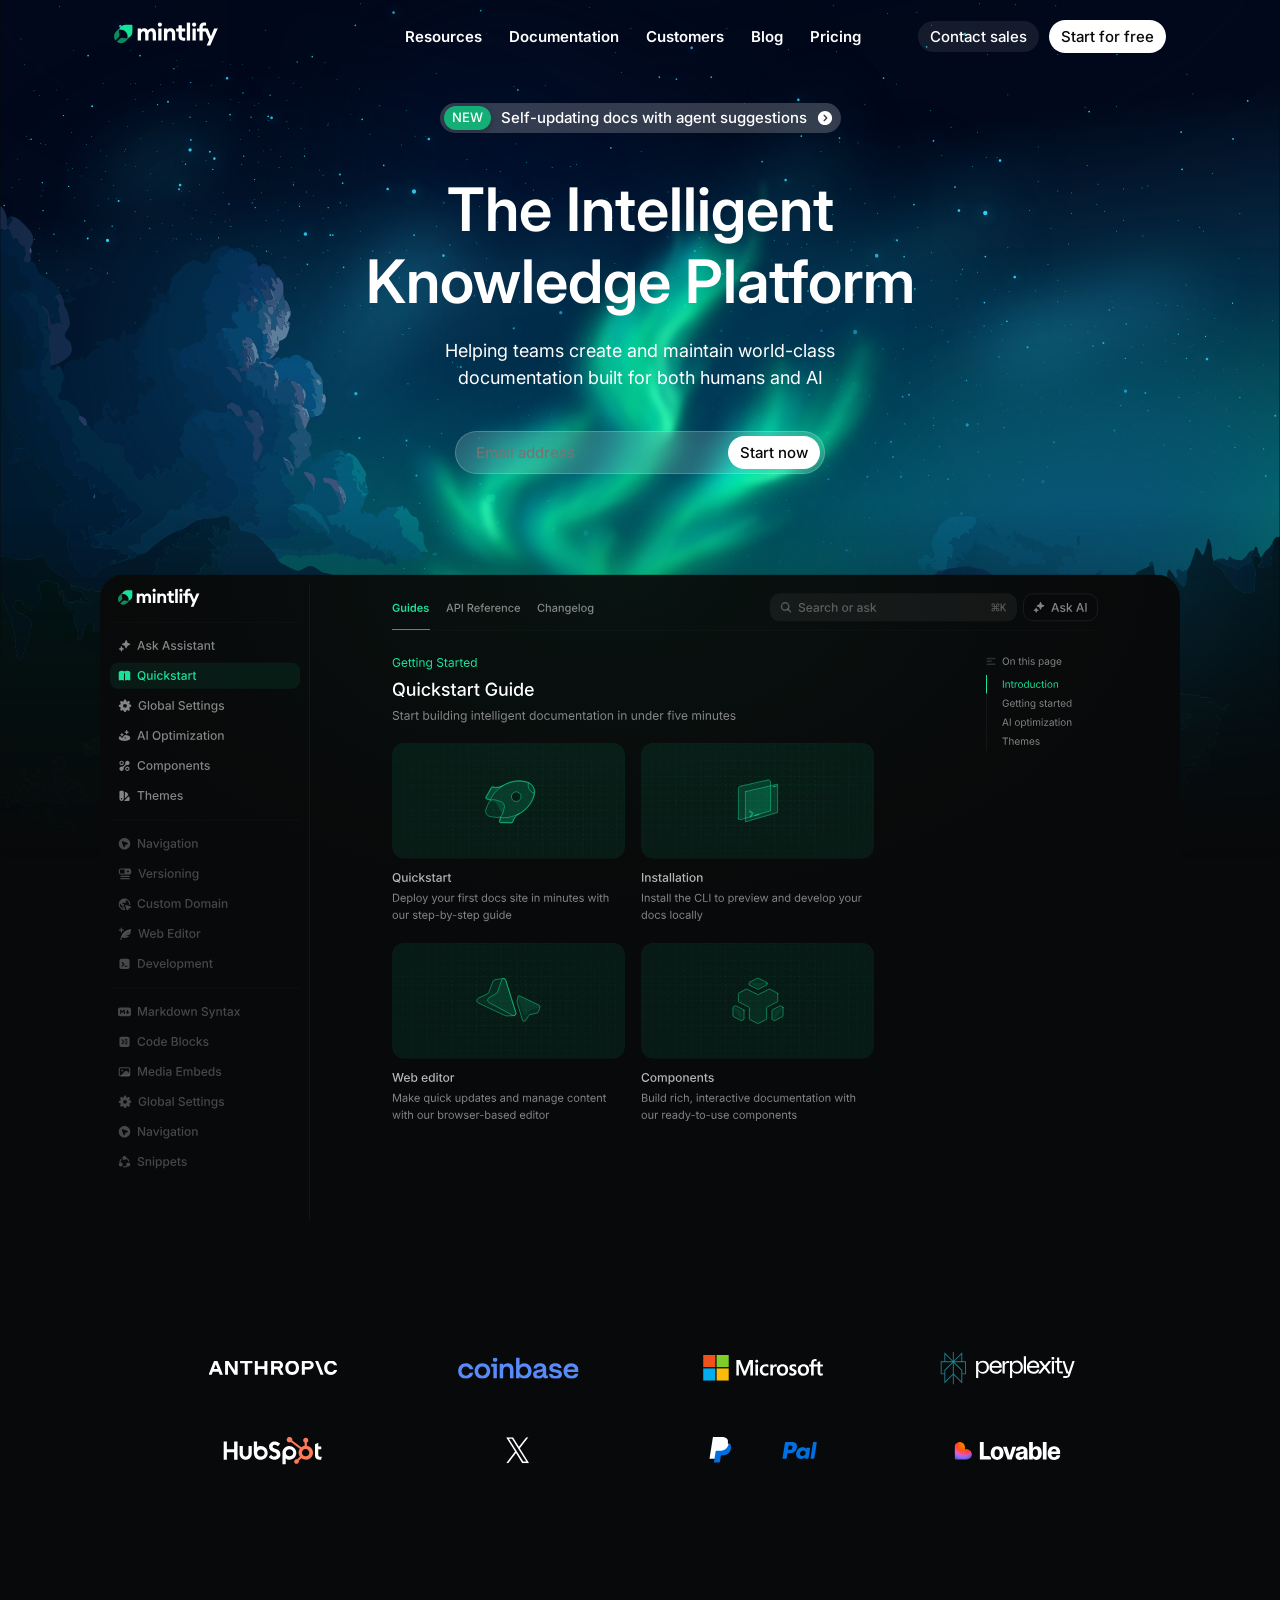
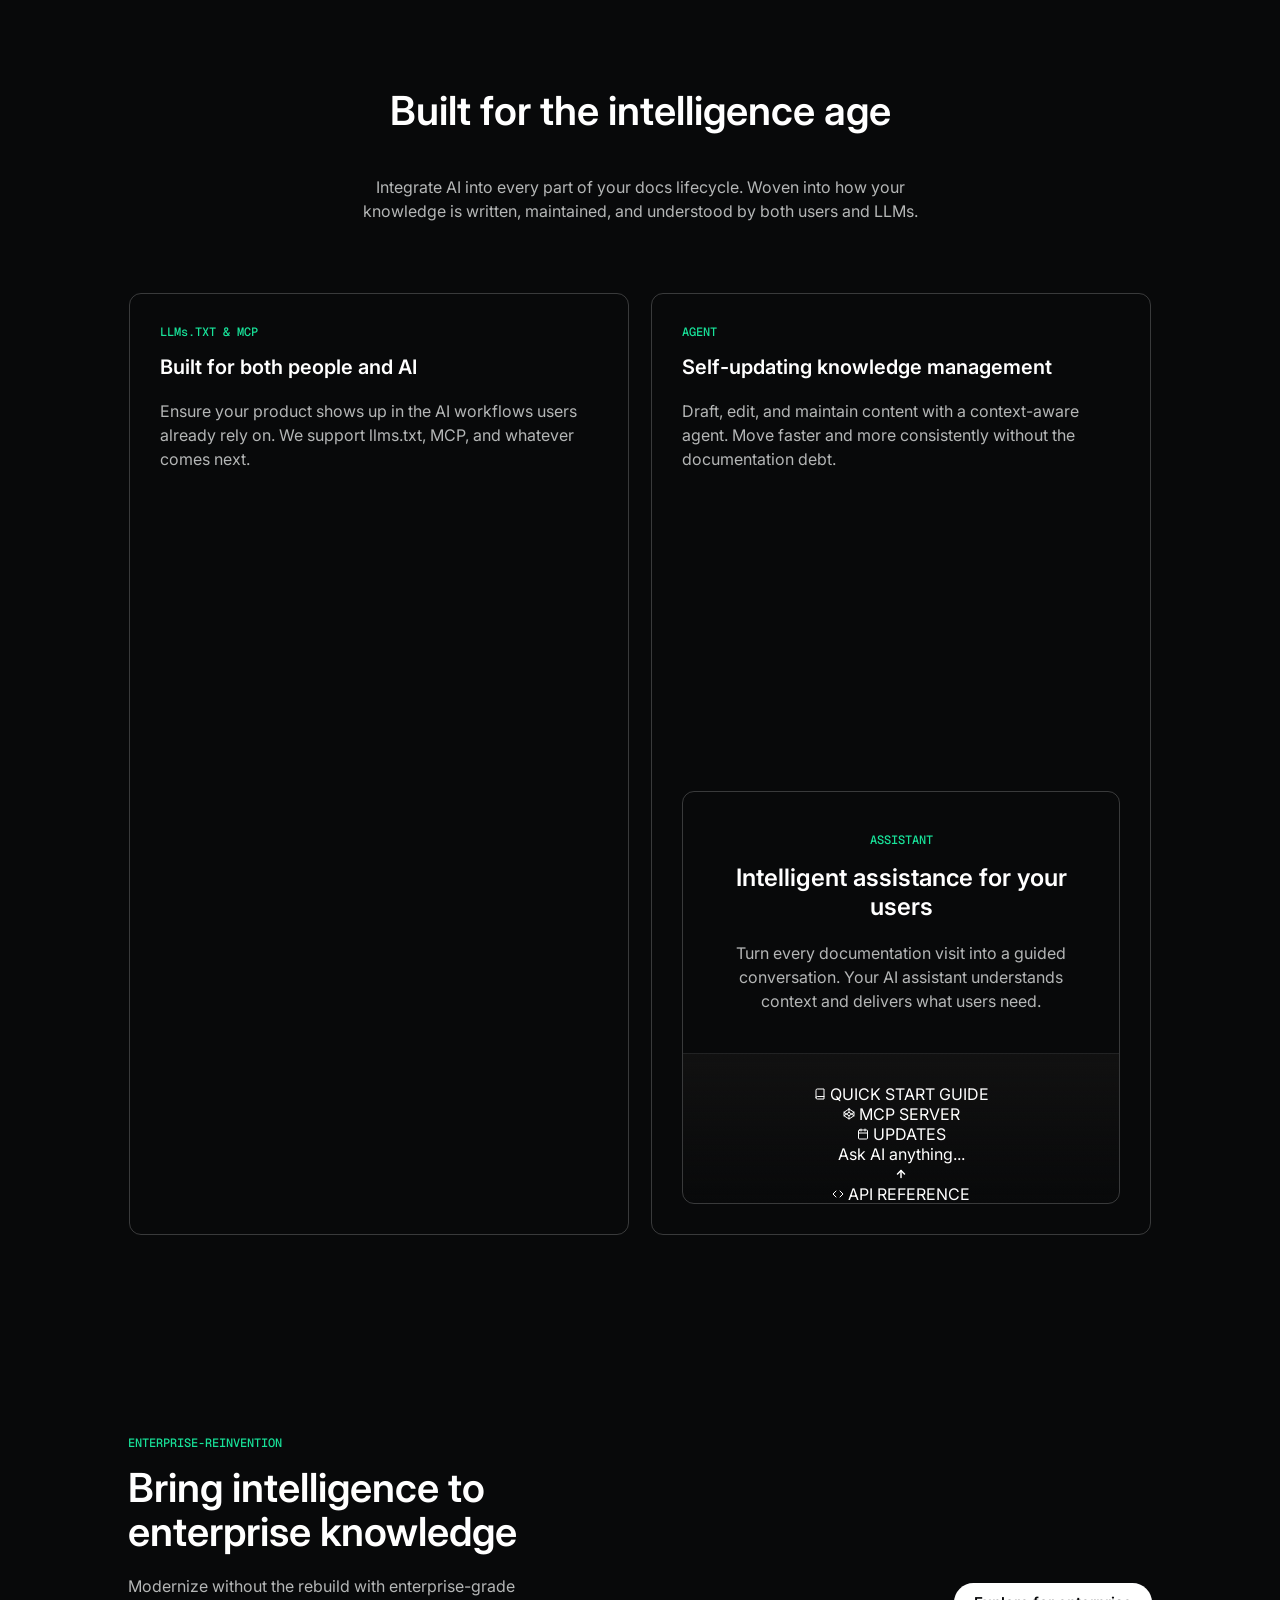
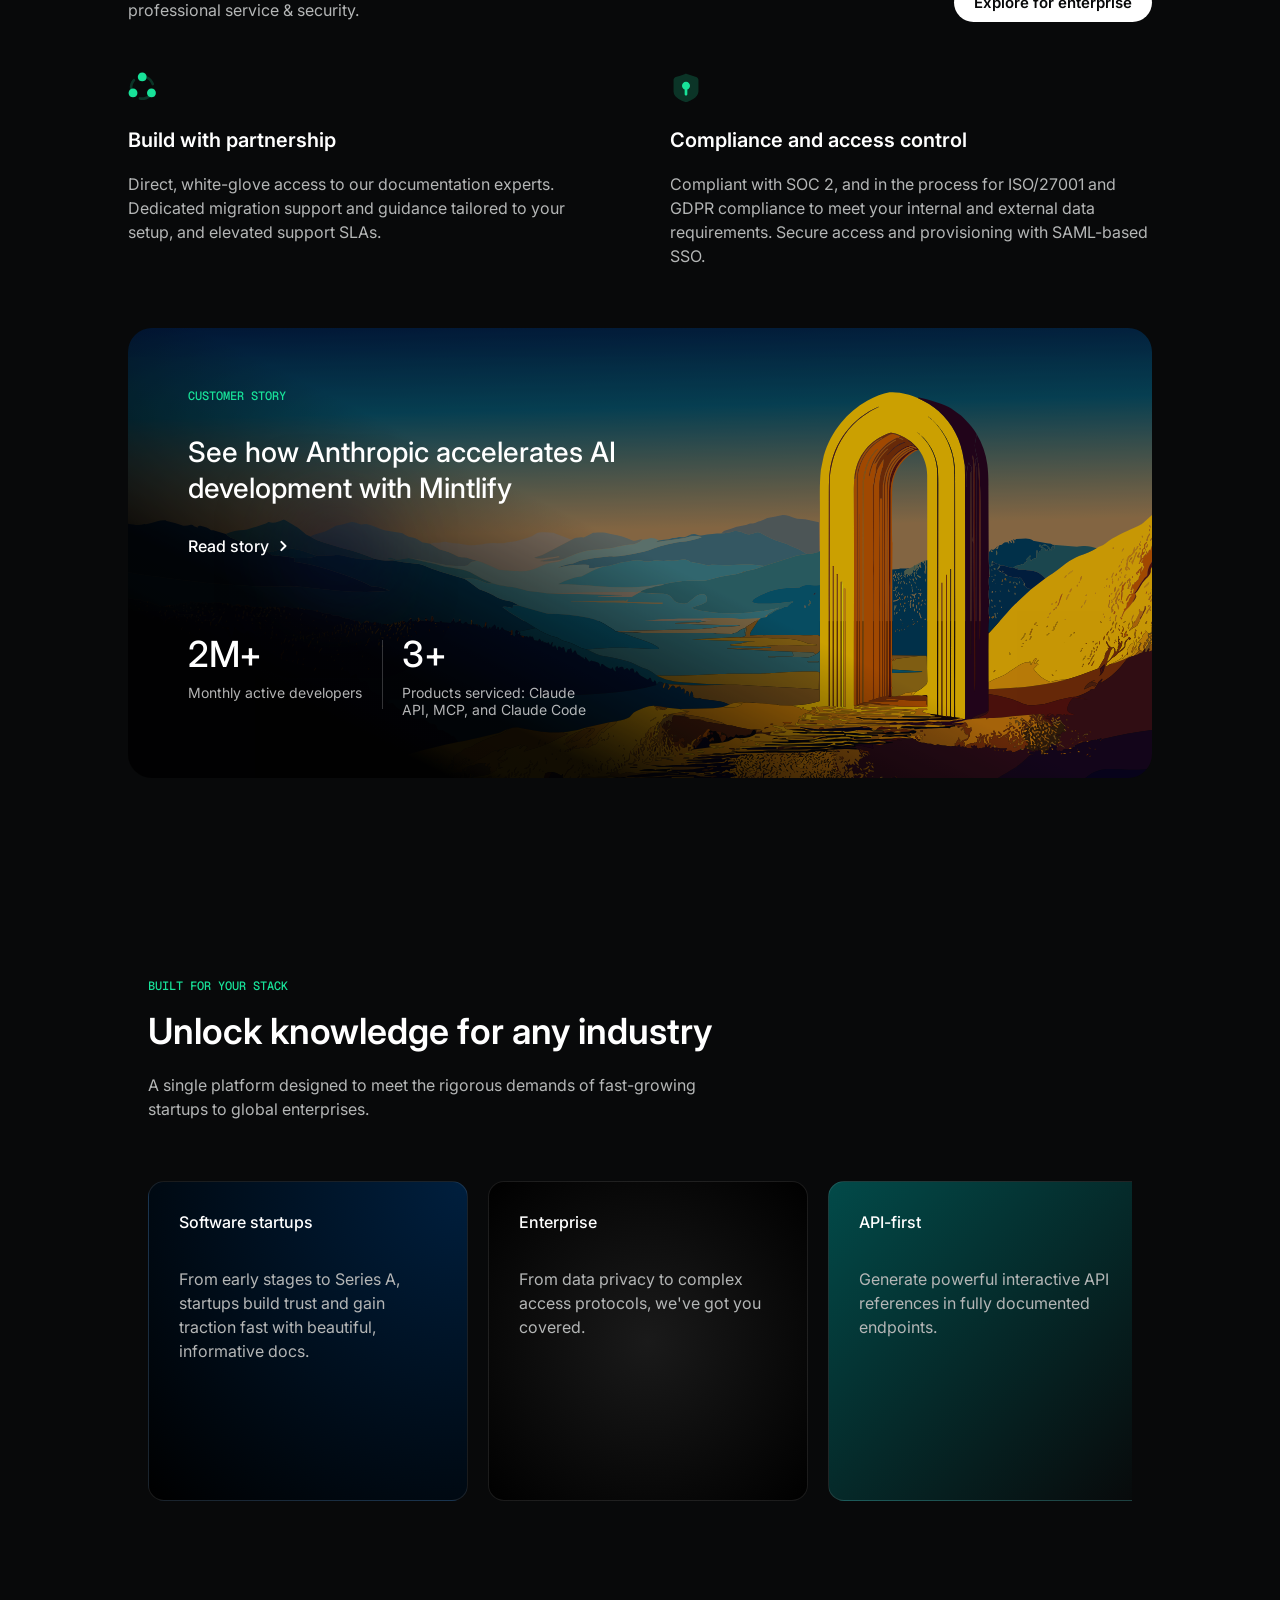
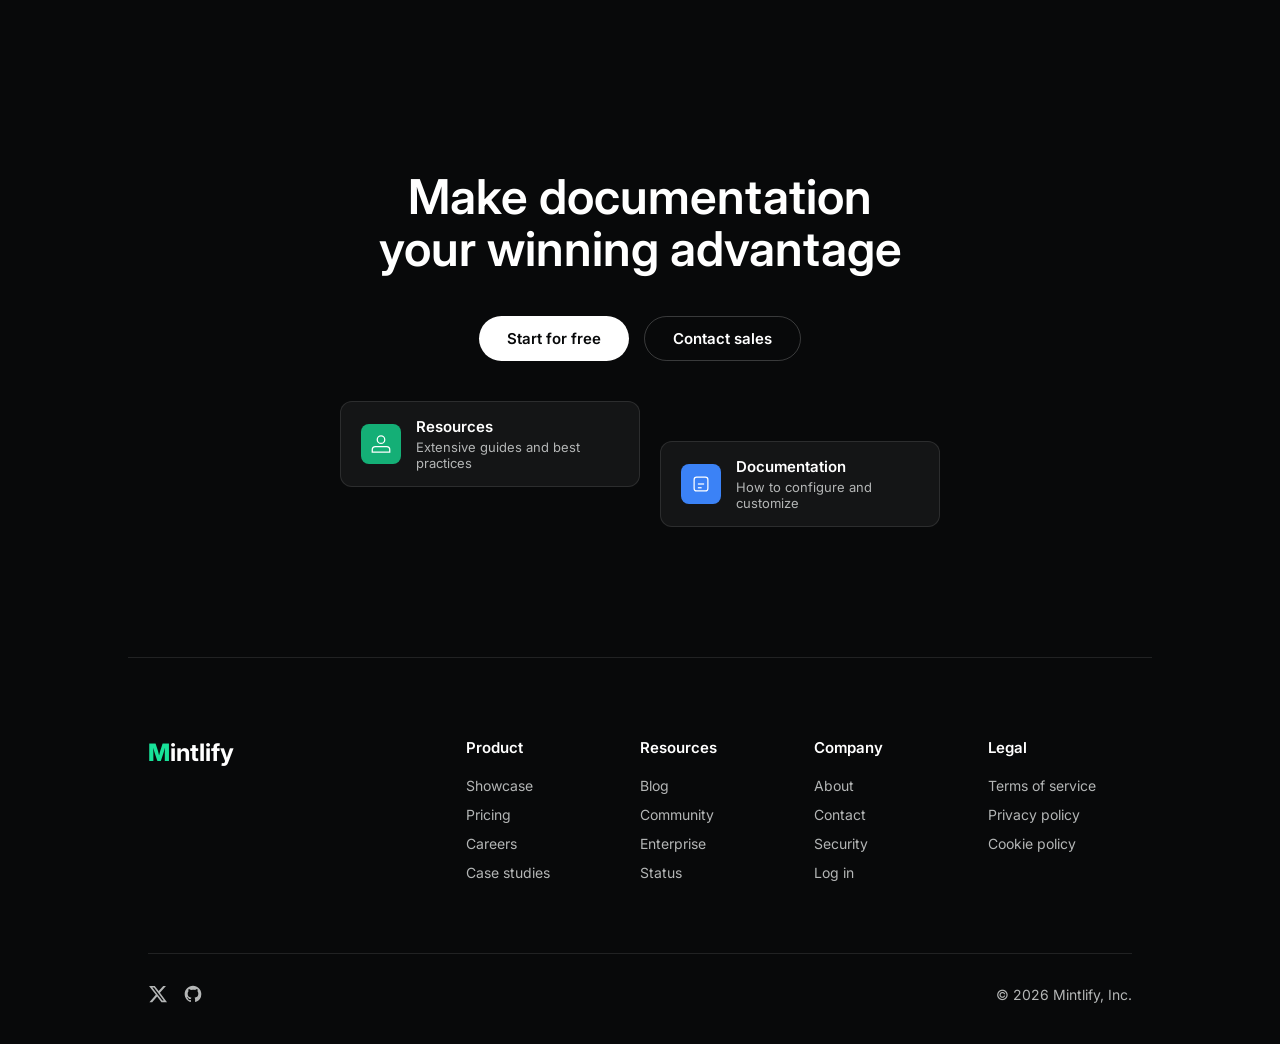
==== commit 6a4a9740: "Fix typo in footer logo text" ====
--- a/index.html
+++ b/index.html
@@ -832,7 +832,7 @@
     <footer>
         <div class="footer-content">
             <div class="footer-col brand-col">
-                <div class="logo"><span class="logo-mint">M</span>mintlify</div>
+                <div class="logo"><span class="logo-mint">M</span>intlify</div>
             </div>
             <div class="footer-col">
                 <h4>Product</h4>
